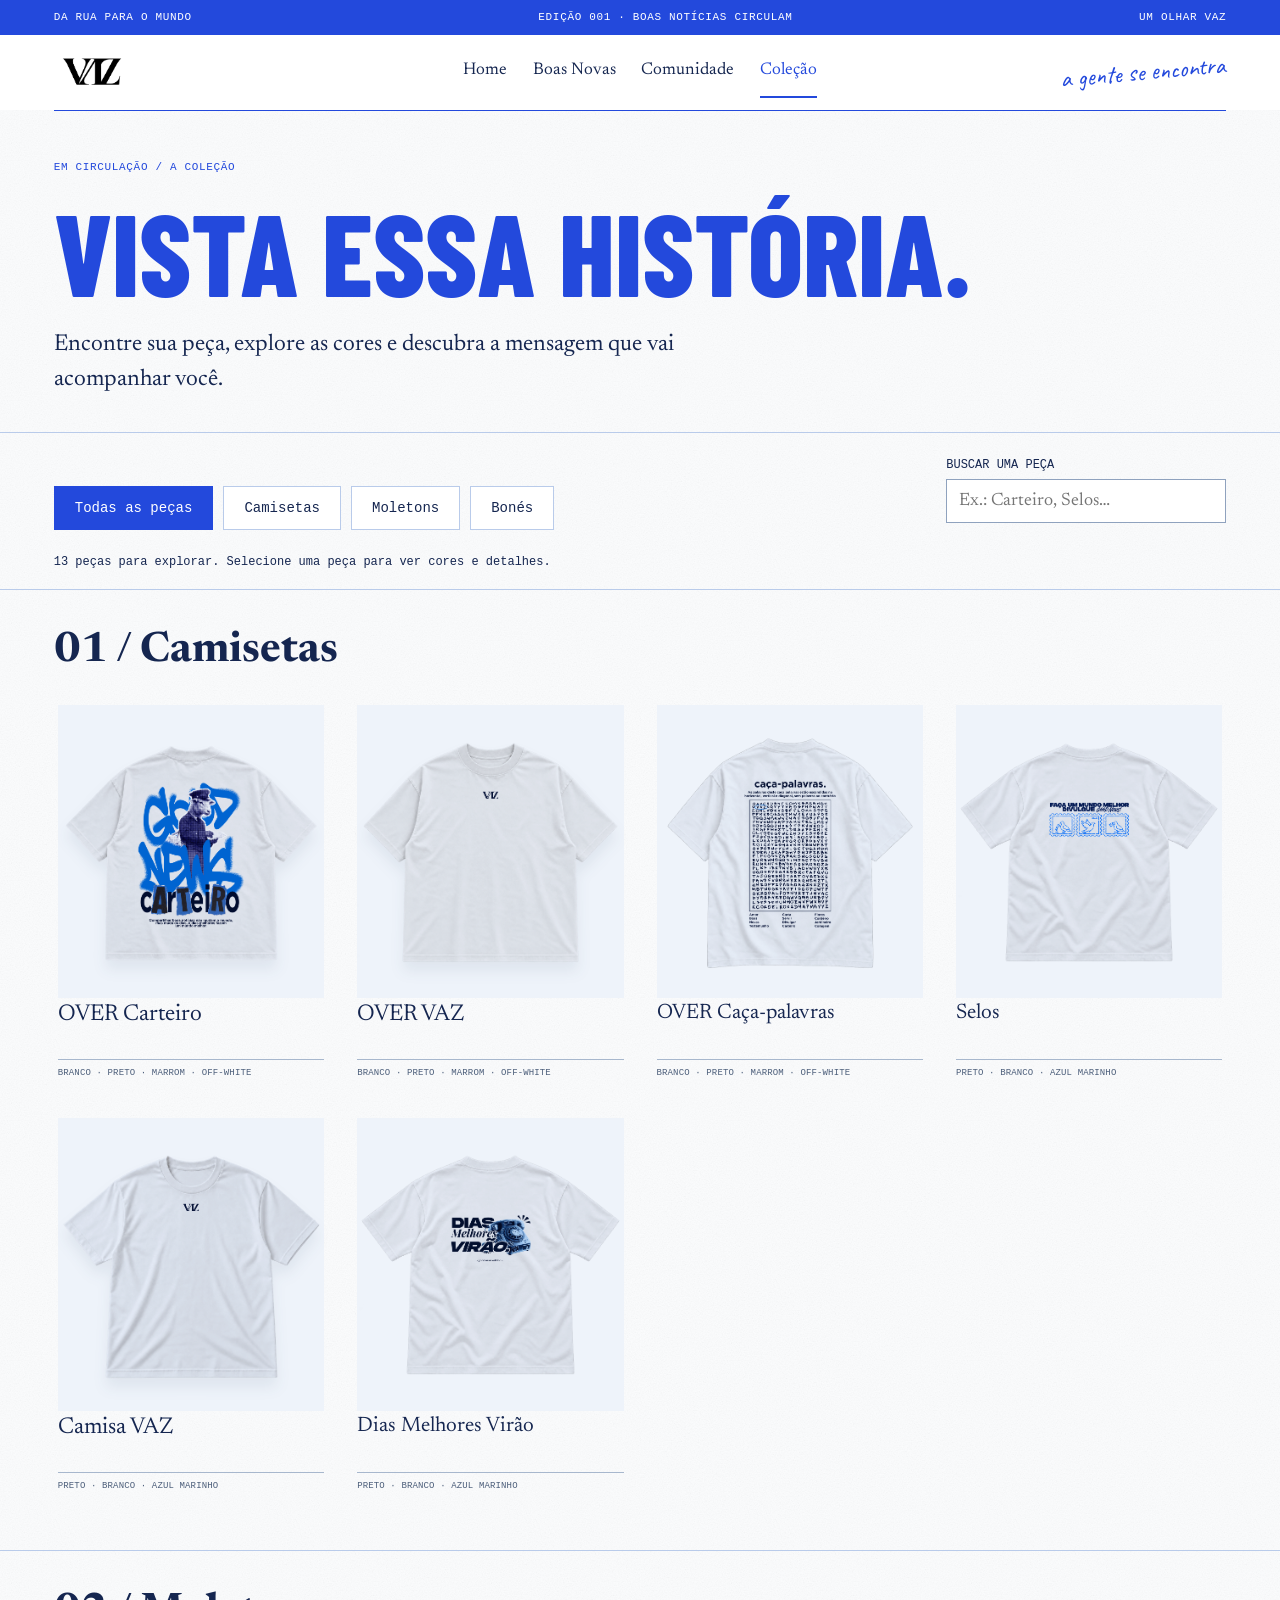
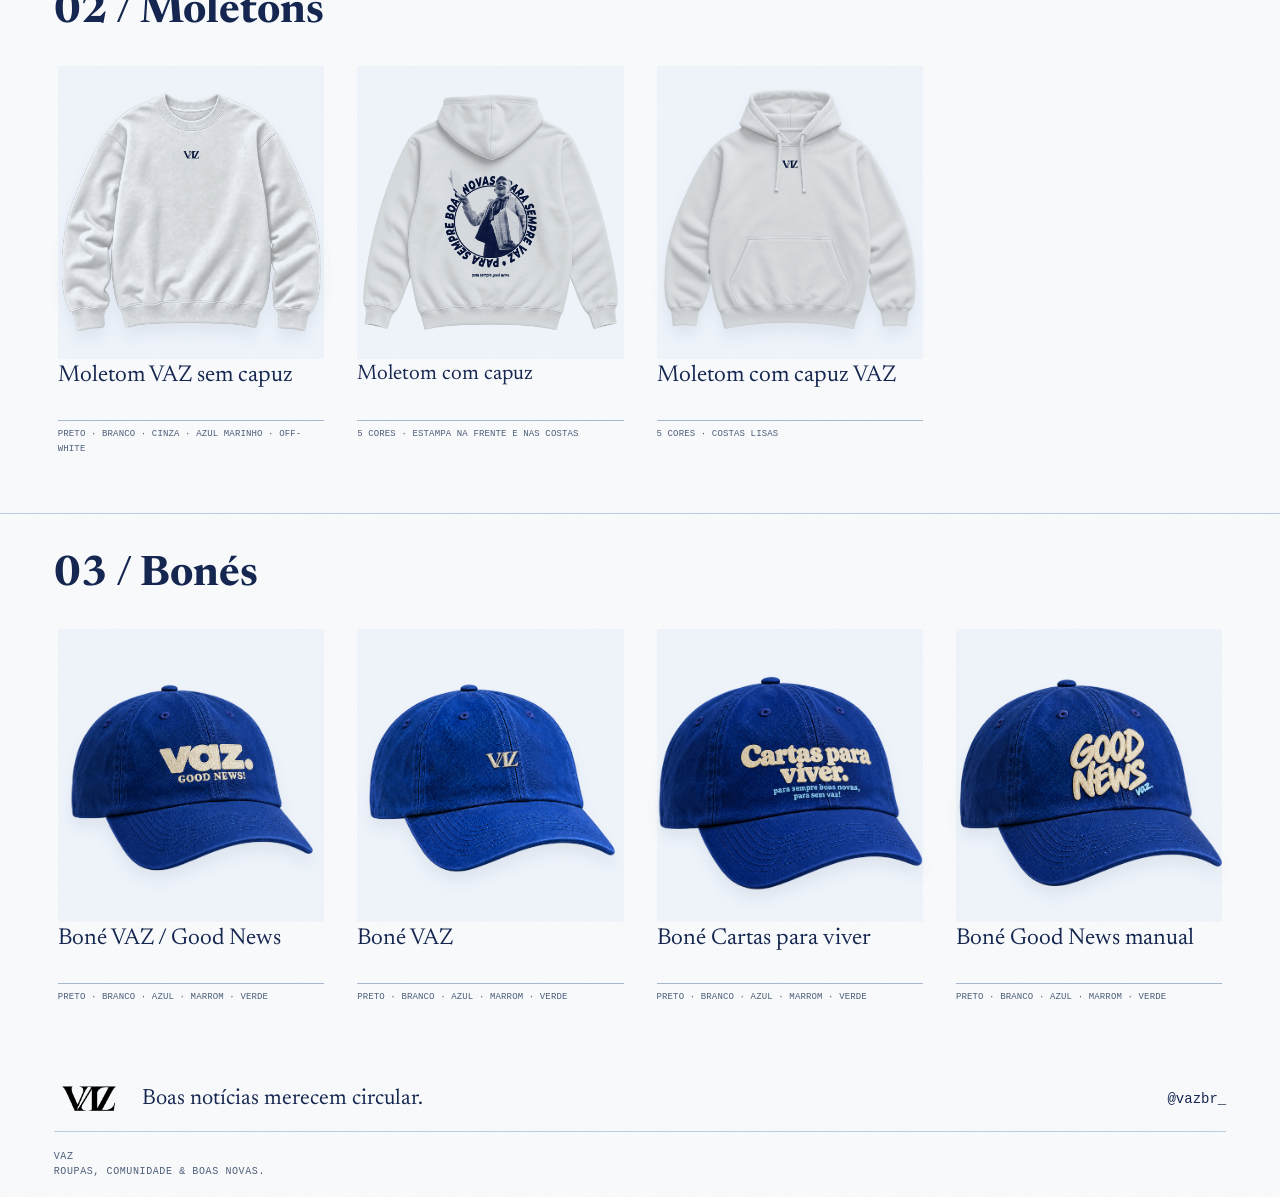
==== colecao.html @ ff7410ee "Publica site estático VAZ" ====
<!doctype html><html lang="pt-BR"><head><meta charset="utf-8"><meta name="viewport" content="width=device-width,initial-scale=1"><meta name="theme-color" content="#2349dc"><title>Coleção · VAZ</title><meta name="description" content="Explore camisetas, moletons e bonés VAZ por categoria, estampa e cor."><link rel="stylesheet" href="editorial.css"><link rel="stylesheet" href="pages.css"><script src="pages.js" defer></script><script src="moletons.js?v=logo-vaz-novos-1" defer></script><script src="logo-products.js?v=bone-bordado-2" defer></script><script src="montink-produtos.js" defer></script><script src="editorial.js?v=6" defer></script><link rel="stylesheet" href="assets/product-zoom.css?v=4"><script src="assets/product-zoom.js?v=5" defer></script><link rel="stylesheet" href="assets/product-focus.css?v=5"><link rel="stylesheet" href="assets/mobile.css?v=1"><link rel="stylesheet" href="assets/header.css?v=1"></head><body><a class="skip-link" href="#principal">Pular para o conteúdo</a><div class="edition"><span>Da rua para o mundo</span><span>EDIÇÃO 001 · BOAS NOTÍCIAS CIRCULAM</span><span>UM OLHAR VAZ</span></div>
<header id="inicio">
  <a class="brand" href="home.html" aria-label="VAZ, início"><img src="assets/marca/logo.png" alt="VAZ" width="135" height="54"></a>
  <span class="brand-descriptor">ROUPAS, ENCONTROS <br>E OUTRAS BOAS NOVAS.</span>
  <nav class="page-nav" aria-label="Navegação principal"><a href="home.html">Home</a><a href="boas-novas.html">Boas Novas</a><a href="comunidade.html">Comunidade</a><a href="colecao.html" aria-current="page">Coleção</a></nav>
  <a class="header-note" href="https://www.instagram.com/vazbr_/" target="_blank" rel="noopener noreferrer">a gente se encontra</a>
</header><main id="principal" tabindex="-1"><section class="page-intro"><p class="eyebrow">EM CIRCULAÇÃO / A COLEÇÃO</p><h1>Vista essa história.</h1><p>Encontre sua peça, explore as cores e descubra a mensagem que vai acompanhar você.</p></section><div class="catalog-tools"><div class="category-filters" role="group" aria-label="Filtrar por categoria"><button data-category="todos" aria-pressed="true">Todas as peças</button><button data-category="camisetas" aria-pressed="false">Camisetas</button><button data-category="moletons" aria-pressed="false">Moletons</button><button data-category="bones" aria-pressed="false">Bonés</button></div><label class="catalog-search" for="catalog-search">BUSCAR UMA PEÇA<input id="catalog-search" type="search" placeholder="Ex.: Carteiro, Selos…"></label></div><p class="catalog-status" id="catalog-status" role="status"></p><section class="catalog-group" data-group="camisetas" aria-labelledby="camisetas-title"><h2 id="camisetas-title">01 / Camisetas</h2><div class="products"><button class="product reveal" data-product="camisa"><span class="product-image"><img src="Camisas/Mockups/carteiro/carteiro-branco-verso.png" alt="OVER Carteiro branca, vista das costas" loading="lazy"></span><span class="product-title">OVER Carteiro</span><span class="product-meta">BRANCO · PRETO · MARROM · OFF-WHITE</span></button><button type="button" class="product reveal" data-product="overVaz"><span class="product-image"><img src="Camisas/Mockups/logo-over/logo-over-branco-frente.png?v=logo-vaz-novos-1" alt="OVER VAZ, logo pequena e centralizada na frente" loading="lazy"></span><span class="product-title">OVER VAZ</span><span class="product-meta">BRANCO · PRETO · MARROM · OFF-WHITE</span></button><button class="product acervo-product reveal" data-product="caca"><span class="product-image"><img src="Camisas/Mockups/caca-palavras/caca-palavras-branco-verso.png" alt="OVER Caça-palavras branca, vista das costas" loading="lazy"></span><span class="product-title">OVER Caça-palavras</span><span class="product-meta">BRANCO · PRETO · MARROM · OFF-WHITE</span></button><button class="product acervo-product reveal" data-product="selos"><span class="product-image"><img src="Camisas/Mockups/selos/selos-branco-verso.png" alt="Camisa Selos branca, vista das costas" loading="lazy"></span><span class="product-title">Selos</span><span class="product-meta">PRETO · BRANCO · AZUL MARINHO</span></button><button type="button" class="product reveal" data-product="camisaVaz"><span class="product-image"><img src="Camisas/Mockups/logo-normal/logo-normal-branco-frente.png?v=logo-vaz-novos-1" alt="Camisa VAZ, logo pequena e centralizada na frente" loading="lazy"></span><span class="product-title">Camisa VAZ</span><span class="product-meta">PRETO · BRANCO · AZUL MARINHO</span></button><button class="product acervo-product reveal" data-product="virao"><span class="product-image"><img src="Camisas/Mockups/virao/virao-branco-verso.png" alt="Camisa Dias Melhores Virão branca, vista das costas" loading="lazy"></span><span class="product-title">Dias Melhores Virão</span><span class="product-meta">PRETO · BRANCO · AZUL MARINHO</span></button></div></section><section class="catalog-group" data-group="moletons" aria-labelledby="moletons-title"><h2 id="moletons-title">02 / Moletons</h2><div class="products"><button class="product reveal" data-product="moletom"><span class="product-image"><img src="Moletons/Mockups/sem-capuz/sem-capuz-azul-marinho-frente.png?v=capuz-good-news-7" alt="Moletom sem capuz azul-marinho com a logo principal VAZ clara" loading="lazy"></span><span class="product-title">Moletom VAZ sem capuz</span><span class="product-meta">PRETO · BRANCO · CINZA · AZUL MARINHO · OFF-WHITE</span></button><button class="product acervo-product reveal" data-product="moletomCapuz"><span class="product-image"><img src="Moletons/Mockups/capuz/capuz-off-white-frente.png?v=capuz-good-news-7" alt="Moletom com capuz off-white com VAZ * BOAS NOVAS na frente" loading="lazy"></span><span class="product-title">Moletom com capuz</span><span class="product-meta">5 CORES · ESTAMPA NA FRENTE E NAS COSTAS</span></button><button type="button" class="product reveal" data-product="capuzVaz"><span class="product-image"><img src="Moletons/Mockups/capuz-logo/capuz-logo-off-white-frente.png?v=logo-vaz-novos-1" alt="Moletom com capuz VAZ, logo pequena e centralizada na frente" loading="lazy"></span><span class="product-title">Moletom com capuz VAZ</span><span class="product-meta">5 CORES · COSTAS LISAS</span></button></div></section><section class="catalog-group" data-group="bones" aria-labelledby="bones-title"><h2 id="bones-title">03 / Bonés</h2><div class="products"><button type="button" class="product cap-product" data-product="bone" data-cap-design="0" aria-label="Ver Boné VAZ / Good News"><span class="product-image"><img src="Bonés/Mockups/sem-fundo/azul-01-vaz-good-news.png" alt="Boné azul com estampa VAZ / Good News, sem fundo" loading="lazy" width="1233" height="1276"></span><span class="product-title">Boné VAZ / Good News</span><span class="product-meta">PRETO · BRANCO · AZUL · MARROM · VERDE</span></button><button type="button" class="product reveal cap-product" data-product="bone" data-cap-design="3"><span class="product-image"><img src="Bonés/Mockups/sem-fundo/azul-00-logo-vaz.png?v=bordado-2" alt="Boné VAZ, logo pequena e centralizada na frente" loading="lazy"></span><span class="product-title">Boné VAZ</span><span class="product-meta">PRETO · BRANCO · AZUL · MARROM · VERDE</span></button><button type="button" class="product cap-product" data-product="bone" data-cap-design="1" aria-label="Ver Boné Cartas para viver"><span class="product-image"><img src="Bonés/Mockups/sem-fundo/azul-02-cartas-para-viver.png" alt="Boné azul com estampa Cartas para viver, sem fundo" loading="lazy" width="1233" height="1276"></span><span class="product-title">Boné Cartas para viver</span><span class="product-meta">PRETO · BRANCO · AZUL · MARROM · VERDE</span></button><button type="button" class="product cap-product" data-product="bone" data-cap-design="2" aria-label="Ver Boné Good News manual"><span class="product-image"><img src="Bonés/Mockups/sem-fundo/azul-03-good-news-manual.png" alt="Boné azul com estampa Good News manual, sem fundo" loading="lazy" width="1233" height="1276"></span><span class="product-title">Boné Good News manual</span><span class="product-meta">PRETO · BRANCO · AZUL · MARROM · VERDE</span></button></div></section></main><footer>
  <a href="home.html" class="brand" aria-label="VAZ, voltar ao início"><img src="assets/marca/logo.png" alt="VAZ" width="135" height="54"></a>
  <p>Boas notícias merecem circular.</p>
  <a href="https://www.instagram.com/vazbr_/" target="_blank" rel="noopener noreferrer">@vazbr_</a>
  <div class="footer-bottom"><span>VAZ <br>ROUPAS, COMUNIDADE & BOAS NOVAS.</span></div>
</footer><dialog id="product-dialog" aria-labelledby="modal-title"><button class="close" aria-label="Fechar visualização">✕</button><div class="modal-grid"><div class="modal-image"><img id="modal-image" src="Camisas/Arquivo/Mockups/carteiro/carteiro-branca.png" alt=""></div><div class="modal-copy"><p class="eyebrow">VAZ — EM CIRCULAÇÃO</p><h2 id="modal-title"></h2><p id="modal-description"></p><fieldset><legend>Cor <span id="selected-color"></span></legend><div id="variants"></div></fieldset><fieldset id="shirt-side-field" hidden><legend>Vista</legend><div id="shirt-sides"><button type="button" data-side="frente" aria-pressed="false">Frente</button><button type="button" data-side="verso" aria-pressed="true">Verso</button></div></fieldset><fieldset id="cap-design-field" hidden><legend>Estampa</legend><div id="cap-designs"></div></fieldset><p class="variant-status" id="variant-status" aria-live="polite"></p><div class="modal-actions"><a class="button dark" href="https://www.instagram.com/vazbr_/" target="_blank" rel="noopener noreferrer">Converse com a VAZ</a></div></div></div></dialog></body></html>
---- editorial.css ----
@charset "UTF-8";
@font-face{font-family:Barlow;src:url('assets/fonts/BarlowCondensed-ExtraBold.ttf') format('truetype');font-weight:800;font-display:swap}
@font-face{font-family:Newsreader;src:url('assets/fonts/Newsreader.ttf') format('truetype');font-weight:200 800;font-display:swap}
@font-face{font-family:Caveat;src:url('assets/fonts/Caveat.ttf') format('truetype');font-weight:400 700;font-display:swap}
:root{--royal:#2349dc;--ink:#152650;--sky:#dcecff;--white:#fff;--line:#b9cbea;--muted:#4c5e7a;--serif:Newsreader,Georgia,serif;--display:Barlow,Impact,'Arial Narrow',sans-serif;--hand:Caveat,'Segoe Print',cursive;--mono:'Courier New',monospace;--gutter:clamp(20px,4.2vw,80px)}
*{box-sizing:border-box}
html{scroll-behavior:smooth;scroll-padding-top:24px}
body{margin:0;background:var(--white);color:var(--ink);font-family:var(--serif);font-size:19px;line-height:1.5}
body:has(dialog[open]){overflow:hidden}
a{color:inherit;text-decoration:none}
button{font:inherit;color:inherit;cursor:pointer}
button,a,summary{-webkit-tap-highlight-color:transparent}
button:focus-visible,a:focus-visible,summary:focus-visible{outline:3px solid var(--royal);outline-offset:6px}
img{display:block;max-width:100%;height:auto}
figure,h1,h2,h3,p{margin:0}
[hidden]{display:none!important}
::selection{background:var(--royal);color:white}
.skip-link{position:fixed;top:12px;left:20px;z-index:20;padding:12px 20px;background:var(--ink);color:white;transform:translateY(-160%)}
.skip-link:focus{transform:none}
.edition,.eyebrow,.folio,.photo-credit,.product-meta,.section-index,.collection-footnote,.footer-bottom,.demo-note,.variant-status{font:11px/1.5 var(--mono);letter-spacing:.06em}
.edition{display:flex;justify-content:space-between;gap:20px;background:var(--royal);color:white;padding:9px var(--gutter);text-transform:uppercase}
header{display:flex;align-items:center;gap:35px;margin:0 var(--gutter);min-height:108px;border-bottom:1px solid var(--royal)}
.brand{flex-shrink:0}
.brand img{width:112px;height:auto;mix-blend-mode:multiply}
.brand-descriptor{font:11px/1.6 var(--mono);padding-left:25px;border-left:1px solid var(--line)}
nav{display:flex;gap:30px;margin-left:auto;font-size:17px}
nav a{padding:12px 0}
nav a:hover,.text-link:hover,footer a:hover{text-decoration:underline;text-underline-offset:5px}
.header-note{font:25px var(--hand);color:var(--royal);transform:rotate(-5deg);margin-left:15px}
main{overflow:clip}
.hero{padding:22px var(--gutter) 38px}
.hero-paper,.header-paper::before{
  background-color:#fff;
  background-image:linear-gradient(#ffffffcc,#ffffffcc),url('assets/texturas/papel-branco-amassado.jpg');
  background-repeat:no-repeat;
  background-position:center;
  background-size:cover;
}
.header-paper{position:relative;isolation:isolate}
.header-paper::before{
  content:'';
  position:absolute;
  inset:0 calc(-1 * var(--gutter));
  z-index:-1;
  pointer-events:none;
}
.hero-paper .headline-note{background:transparent}
.folio{display:flex;justify-content:space-between;color:var(--royal);text-transform:uppercase}
.headline{position:relative;margin:8px 0 24px;padding-bottom:20px}
.headline h1{font-family:var(--display);font-size:clamp(100px,21.8vw,360px);font-weight:800;line-height:.83;letter-spacing:-.035em;color:var(--royal);display:flex;justify-content:space-between;gap:18px}
.headline h1>span:last-child{position:relative}
.headline h1>span:last-child:after{content:'';position:absolute;left:0;right:-1%;bottom:-12px;height:12px;border-bottom:4px solid var(--royal);border-radius:50%;transform:rotate(-2deg)}
.headline-note{position:absolute;bottom:-25px;left:45%;font:clamp(26px,3.2vw,48px)/1 var(--hand);transform:rotate(-5deg);color:var(--royal);background:white;padding:0 12px}
.hero-bottom{display:grid;grid-template-columns:.72fr 1.4fr;gap:5%;align-items:center;margin-top:44px}
.hero-copy{max-width:440px;padding:12px 0}
.hero-copy h2{font-size:clamp(32px,3.35vw,53px);line-height:1.05;font-weight:450;letter-spacing:-.035em;margin:18px 0}
mark{background:linear-gradient(transparent 15%,var(--sky) 15%,var(--sky) 90%,transparent 90%);color:inherit;padding:0 .04em;box-decoration-break:clone;-webkit-box-decoration-break:clone}
.hero-copy>p:not(.eyebrow){font-size:19px;line-height:1.5;max-width:32ch}
.button{display:inline-flex;align-items:center;justify-content:space-between;gap:30px;padding:14px 20px;border:1px solid var(--royal);background:var(--royal);color:white;font:13px/1.5 var(--mono);transition:background .2s,color .2s}
.button:hover{background:var(--ink);border-color:var(--ink)}
.button:active{transform:translateY(1px)}
.hero-copy .button{margin-top:25px}
.hero-photo{position:relative}
.hero-photo>img{width:100%;aspect-ratio:16/9;object-fit:cover}
.hero-photo figcaption{display:flex;justify-content:space-between;gap:15px;padding-top:9px;font:10px/1.5 var(--mono)}
.photo-credit{color:var(--muted);font-size:9px;letter-spacing:.02em}
.photo-note{position:absolute;right:15px;top:-24px;background:var(--sky);color:var(--royal);font:28px/1 var(--hand);padding:10px 18px;transform:rotate(4deg)}
.contents{display:flex;align-items:center;justify-content:space-between;gap:25px;margin:0 var(--gutter);padding:17px 0;border-block:1px solid var(--royal);font:11px var(--mono);color:var(--royal)}
.contents>span{font-weight:bold}
.contents a{padding:5px 0}
.contents a:hover{text-decoration:underline;text-underline-offset:4px}
.editorial-note{display:grid;grid-template-columns:.7fr 2fr .7fr;gap:5%;padding:70px var(--gutter) 75px;align-items:center}
.editorial-note>.eyebrow{align-self:start;padding-top:12px}
.editorial-note h2{font-size:clamp(27px,3vw,45px);line-height:1.2;font-weight:400;letter-spacing:-.025em;max-width:30ch}
.hand-note{font:38px/1.05 var(--hand);color:var(--royal);transform:rotate(-6deg)}
.editorial-note .hand-note{position:relative;padding-top:30px}

.collection{padding:52px var(--gutter) 30px;background:var(--sky);display:grid;grid-template-columns:minmax(0,.75fr) minmax(0,2.25fr);column-gap:3%;row-gap:0}
.collection>*{min-width:0}
.eyebrow{color:var(--royal);text-transform:uppercase}
.eyebrow i{display:none}
.collection h2{font:800 clamp(60px,6.7vw,106px)/.9 var(--display);letter-spacing:-.025em;text-transform:uppercase;color:var(--royal);margin:28px 0 23px}
.collection-heading>p:not(.eyebrow){font-size:22px;line-height:1.25;margin-bottom:24px}
.text-link{display:inline-flex;gap:24px;border-bottom:1px solid;padding-bottom:7px;font:12px/1.5 var(--mono)}
.products{display:grid;grid-template-columns:repeat(3,minmax(0,1fr));gap:16px;align-items:start}
.product{min-width:0;display:flex;flex-direction:column;align-items:stretch;border:0;padding:0;background:transparent;text-align:left}
.product-image{display:grid;place-items:center;width:100%;aspect-ratio:1/1.15;background:white;overflow:hidden;position:relative}
.product img{width:100%;height:100%;object-fit:contain;transition:transform .3s ease}
.product:hover img,.product:focus-visible img{transform:scale(1.045) rotate(-1deg)}
.product-title{font-size:21px;line-height:1.1;margin-top:17px;padding-bottom:10px;border-bottom:1px solid #96b3dc}
.product-meta{font-size:9px;margin-top:9px;color:var(--muted);letter-spacing:.015em}
.products .product:first-child{position:relative}
.products .product:first-child:before{content:'direto do acervo';position:absolute;z-index:1;top:-19px;left:13px;background:var(--royal);color:white;font:23px/1.15 var(--hand);padding:3px 12px;transform:rotate(-5deg)}
.acervo-collection{grid-column:1/-1;margin-top:45px;padding-top:28px;border-top:1px solid #96b3dc}
.acervo-heading{display:grid;grid-template-columns:1fr 1.7fr 1fr;align-items:start;gap:25px}
.acervo-heading h3{font-size:33px;line-height:1.05;font-weight:450;letter-spacing:-.025em}
.acervo-heading>p:last-child{font-size:17px;line-height:1.3}
.acervo-products{display:grid;grid-template-columns:repeat(4,minmax(0,1fr));gap:22px;margin-top:30px}
.acervo-product .product-image{aspect-ratio:1}
.collection-footnote{grid-column:1/-1;margin-top:28px;color:var(--muted);font-size:10px}
.community{padding:70px var(--gutter);display:grid;grid-template-columns:1.05fr .95fr;gap:7%;align-items:center}
#comunidade.community,#boas-novas.archive{
  background-color:#fff;
  background-image:url('assets/texturas/granulado-branco.svg');
  background-repeat:repeat;
  background-size:200px 200px;
}
.community-photo{position:relative;margin-right:12px}
.community-photo:before{content:'';position:absolute;inset:15px -13px -15px 13px;background:var(--sky);z-index:-1}
.community-photo img{width:100%;aspect-ratio:4/4.5;object-fit:cover}
.community-photo figcaption{font:10px var(--mono);position:absolute;bottom:15px;left:15px;right:15px;background:white;padding:10px}
.community-copy h2{font-size:clamp(44px,5.5vw,86px);line-height:.96;letter-spacing:-.055em;font-weight:500;margin:30px 0 25px}
.community-copy h2 em{font-style:normal;position:relative;white-space:nowrap}
.community-copy h2 em:after{content:'';position:absolute;inset:-6px -14px -6px -9px;border:2px solid var(--royal);border-radius:50%;transform:rotate(-6deg)}
.community-copy>p:not(.eyebrow){max-width:36ch;font-size:21px;line-height:1.4}
.community-copy .hand-note{margin:22px 0 28px;display:block;font-size:34px}
.community-copy .photo-credit{display:block;margin-top:25px}
.section-index{border-block:1px solid var(--royal);display:flex;justify-content:space-between;padding:12px 0;margin-bottom:35px;color:var(--royal)}
.archive{padding:0 var(--gutter) 75px}
.archive-heading{display:flex;align-items:flex-end;justify-content:space-between;gap:30px;margin-bottom:35px}
.archive-heading h2{font:800 clamp(58px,7.4vw,118px)/.9 var(--display);text-transform:uppercase;letter-spacing:-.015em;color:var(--royal)}
.archive-heading .hand-note{font-size:33px;max-width:220px;padding-right:15px}
.archive-heading .archive-stamp{width:clamp(130px,15vw,210px);height:auto;flex-shrink:0;transform:rotate(-12deg);margin:12px 14px;object-fit:contain}
.archive-grid{display:grid;grid-template-columns:1fr 1.15fr .45fr;gap:5%;align-items:start}
.archive-photo img{width:100%;aspect-ratio:4/4.3;object-fit:cover}
.archive-photo figcaption{font:27px var(--hand);color:var(--royal);padding:12px 0;transform:rotate(-2deg)}
.story{padding-top:10px}
.story h3{font-size:clamp(32px,3.1vw,48px);line-height:1.04;font-weight:500;letter-spacing:-.035em;margin:22px 0}
.story p{font-size:20px;line-height:1.55;margin-bottom:20px}
.story>.lead:first-letter{float:left;font-size:72px;line-height:.8;padding:8px 8px 0 0;color:var(--royal)}
.story summary{display:flex;align-items:center;justify-content:space-between;cursor:pointer;font:12px/1.5 var(--mono);border-bottom:1px solid var(--royal);padding:12px 0;color:var(--royal);gap:18px;list-style:none}
.story summary::-webkit-details-marker{display:none}
.story summary:after{content:'+';font-size:22px}
.story details[open] summary:after{content:'−'}
.story details[open] summary{margin-bottom:20px}
.story .demo-note{font:10px/1.6 var(--mono);color:var(--muted)}
.margin-notes{margin-top:65px;padding-left:20px;border-left:1px solid var(--line)}
.margin-notes .hand-note{font-size:29px;margin-bottom:30px}
.margin-notes .eyebrow{font-size:9px}
.margin-notes>p:last-child{font-size:16px;line-height:1.45;margin-top:12px}
.invitation{position:relative;background:var(--royal);color:white;padding:48px var(--gutter) 55px}
.invitation-top{display:flex;justify-content:space-between;gap:20px;align-items:center}
.invitation .eyebrow{color:white}
.invitation .hand-note{color:var(--sky);font-size:38px}
.invitation h2{font:800 clamp(75px,14.4vw,220px)/.95 var(--display);letter-spacing:-.025em;margin:25px 0 30px;text-transform:uppercase}
.invitation-bottom{display:flex;justify-content:space-between;align-items:center;gap:30px;border-top:1px solid #9cb4ff;padding-top:24px}
.invitation-bottom p{font-size:22px;line-height:1.35;max-width:45ch}
.invitation .button{border-color:white;flex-shrink:0}
.invitation .button:hover{background:white;color:var(--royal)}
.invitation a:focus-visible{outline-color:white}
footer{padding:35px var(--gutter) 20px;display:flex;align-items:center;gap:35px;flex-wrap:wrap}
footer>p{flex:1;font-size:22px}
footer>a:not(.brand){font:14px var(--mono)}
.footer-bottom{display:flex;justify-content:space-between;gap:20px;width:100%;border-top:1px solid var(--line);padding-top:17px;color:var(--muted);font-size:10px}
dialog{border:1px solid var(--royal);padding:0;width:min(1000px,94vw);max-height:90dvh;background:white;color:var(--ink);overscroll-behavior:contain}
dialog::backdrop{background:#102249bd}
.modal-grid{display:grid;grid-template-columns:1.05fr 1fr}
.modal-image{display:grid;place-items:center;background:white;padding:20px}
.modal-image img{width:100%;max-height:75dvh;object-fit:contain}
.modal-copy{padding:55px 32px 32px;background:var(--sky)}
.modal-copy h2{font:800 53px/.96 var(--display);color:var(--royal);text-transform:uppercase;margin:20px 0}
.modal-copy>p{font-size:18px;line-height:1.45;margin-bottom:20px}
.close{position:absolute;right:10px;top:10px;z-index:2;background:white;color:var(--royal);border:1px solid var(--royal);width:44px;height:44px;font:24px Arial}
.close:hover{background:var(--royal);color:white}
.modal-copy fieldset{border:0;padding:0;margin:25px 0 15px}
.modal-copy legend{font:12px var(--mono);margin-bottom:13px}
#variants{display:flex;flex-wrap:wrap;gap:10px}
#variants button{padding:12px 16px;font:13px var(--mono);background:white;border:1px solid var(--royal);min-height:44px}
#variants button[aria-pressed=true]{background:var(--royal);color:white}
.modal-copy .variant-status,.modal-copy .demo-note{font:11px/1.6 var(--mono);color:var(--muted)}
.modal-copy .button{margin-top:25px}
.reveal{transition:opacity .5s,translate .5s}
.js-motion .reveal.pending{opacity:0;translate:0 16px}
@media(min-width:1800px){body{max-width:1900px;margin:auto}.headline h1{font-size:360px}}
@media(max-width:1100px){.brand-descriptor{display:none}.header-note{font-size:22px}nav{gap:24px}.hero-bottom{grid-template-columns:.8fr 1.2fr;gap:4%}.hero-copy h2{font-size:36px}.hero-copy>p:not(.eyebrow){font-size:18px}.hero-photo>img{aspect-ratio:4/3;object-position:60% center}.hero-photo figcaption{flex-direction:column;gap:3px}.editorial-note{grid-template-columns:.5fr 1.6fr .6fr;gap:4%}.hand-note{font-size:31px}.collection{grid-template-columns:1fr}.collection-heading{display:grid;grid-template-columns:1fr 1.6fr 1fr;gap:20px;align-items:center;margin-bottom:28px}.collection h2{grid-column:2;grid-row:1/3;font-size:74px;margin:0}.collection h2 br{display:none}.collection-heading>.text-link{justify-self:start}.collection-heading>p:not(.eyebrow){font-size:20px;margin:0}.products{gap:20px}.acervo-heading{grid-template-columns:.7fr 1.4fr 1fr}.product-title{font-size:20px}.acervo-products{gap:16px}.archive-grid{grid-template-columns:1fr 1.2fr}.margin-notes{grid-column:2;display:flex;gap:25px;margin:0}.margin-notes .hand-note{margin:0}.margin-notes .eyebrow{display:none}.margin-notes>p:last-child{margin:0;max-width:30ch}.community{gap:6%}.community-copy h2{font-size:61px}}
@media(max-width:760px){.edition>span:first-child{display:none}.edition{font-size:9px}header{min-height:90px;gap:20px}.brand img{width:86px}nav{gap:18px;font-size:16px}.header-note{display:none}.folio{font-size:9px}.hero{padding-top:17px}.headline h1{font-size:22vw;gap:8px}.headline-note{font-size:30px;left:auto;right:8%;bottom:-24px}.hero-bottom{grid-template-columns:1fr;gap:35px;margin-top:38px}.hero-copy{display:grid;grid-template-columns:1.3fr 1fr;gap:14px 25px;max-width:none;padding:0}.hero-copy .eyebrow{grid-column:1/-1}.hero-copy h2{grid-column:1;grid-row:2/4;margin:0;font-size:36px}.hero-copy .button{margin:0;align-self:start;justify-self:start}.hero-photo>img{aspect-ratio:16/9}.hero-photo figcaption{flex-direction:row}.photo-note{font-size:25px;top:-20px}.contents{flex-wrap:wrap;gap:15px;font-size:10px}.contents>span{display:none}.editorial-note{grid-template-columns:1fr 2.3fr;padding-block:45px;gap:22px}.editorial-note .hand-note{grid-column:2;padding:0;margin-left:20px}.editorial-note .hand-note:before{font-size:35px;left:-40px;top:-5px}.editorial-note h2{font-size:30px}.collection{padding-top:35px}.collection-heading{grid-template-columns:1fr 1.4fr}.collection-heading>.eyebrow{grid-column:1/-1}.collection h2{grid-column:1;grid-row:2/4;font-size:65px}.collection-heading>p:not(.eyebrow){grid-column:2}.collection-heading>.text-link{grid-column:2}.products{gap:14px}.product-image{aspect-ratio:1}.product-title{font-size:19px}.product-meta{font-size:9px}.acervo-heading{grid-template-columns:1fr}.acervo-heading h3{max-width:23ch}.acervo-products{grid-template-columns:repeat(2,minmax(0,1fr));gap:30px 17px}.community{padding-block:45px;grid-template-columns:1fr 1fr;gap:6%}.community-copy h2{font-size:43px;margin:20px 0}.community-copy>p:not(.eyebrow){font-size:18px}.community-copy .hand-note{font-size:29px;margin:20px 0}.community-photo img{aspect-ratio:3/5}.community-photo figcaption{font-size:8px;left:8px;right:8px;bottom:8px;padding:7px}.community-copy .button{font-size:11px;padding:12px;gap:15px}.archive{padding-bottom:45px}.archive-heading .hand-note{font-size:27px;max-width:160px}.archive-grid{gap:25px}.story h3{font-size:34px;margin:16px 0}.story p{font-size:18px}.margin-notes{grid-column:1/-1}.invitation{padding-block:35px}.invitation .hand-note{font-size:30px}.invitation h2{font-size:15vw}.invitation-bottom p{font-size:20px}.invitation-bottom{align-items:flex-start}.invitation .button{font-size:11px;padding:14px}.modal-copy h2{font-size:42px}.modal-copy{padding:55px 24px 25px}.modal-grid{grid-template-columns:.9fr 1fr}}
@media(max-width:520px){header{flex-wrap:wrap;gap:8px;min-height:80px;padding-block:14px}nav{gap:16px;font-size:15px}.brand img{width:70px}.edition{font-size:8px;letter-spacing:.01em}.folio{font-size:8px;gap:15px}.folio span:last-child{text-align:right}.headline{margin-top:15px;padding-bottom:10px}.headline h1{font-size:21.9vw}.headline h1>span:last-child:after{border-width:2px;bottom:-7px}.headline-note{font-size:26px;bottom:-22px;right:0}.hero-bottom{margin-top:35px;gap:32px}.hero-copy{display:block}.hero-copy .eyebrow{font-size:9px}.hero-copy h2{font-size:39px;max-width:17ch;margin:12px 0}.hero-copy>p:not(.eyebrow){max-width:34ch;font-size:18px}.hero-copy .button{margin-top:18px}.hero-photo figcaption{display:block}.hero-photo .photo-credit{display:block;margin-top:4px}.hero-photo>img{aspect-ratio:4/3;object-position:56% center}.photo-note{font-size:23px;right:9px}.contents{gap:8px;font-size:9px}.editorial-note{grid-template-columns:1fr;gap:20px;padding-block:35px}.editorial-note>.eyebrow{padding:0}.editorial-note h2{font-size:30px}.editorial-note .hand-note{grid-column:1;justify-self:end;margin-right:10px;font-size:30px}.collection-heading{gap:18px}.collection h2{font-size:61px}.collection-heading>p:not(.eyebrow){font-size:19px}.text-link{font-size:11px;gap:10px}.products{grid-template-columns:repeat(2,minmax(0,1fr));gap:25px 15px}.products>.product:first-child{grid-column:1/-1}.products>.product:first-child .product-image{aspect-ratio:1.35}.products>.product:first-child img{max-height:340px}.products .product:first-child:before{left:15px}.product-title{font-size:20px}.product-meta{font-size:8px;line-height:1.6}.acervo-collection{margin-top:28px}.acervo-heading{gap:15px}.acervo-heading h3{font-size:31px}.acervo-product .product-title{font-size:19px}.collection-footnote{font-size:9px}.community{grid-template-columns:1fr;gap:38px;padding-block:40px}.community-photo{margin-right:12px}.community-photo img{aspect-ratio:4/4.2;object-position:center}.community-photo figcaption{font-size:9px;padding:10px}.community-copy h2{font-size:58px;max-width:10ch}.community-copy>p:not(.eyebrow){font-size:20px}.community-copy .button{font-size:12px;padding:14px 20px}.community-copy .photo-credit{margin-top:18px}.section-index{font-size:9px;margin-bottom:25px}.archive-heading{display:block;margin-bottom:25px}.archive-heading h2{font-size:64px;max-width:9ch}.archive-heading .hand-note{max-width:none;transform:rotate(-3deg);margin-top:18px;font-size:29px}.archive-grid{grid-template-columns:1fr;gap:25px}.archive-photo img{aspect-ratio:4/3}.archive-photo figcaption{font-size:26px}.story{padding:0}.story h3{font-size:37px;max-width:18ch}.story p{font-size:20px}.margin-notes{grid-column:1;gap:18px}.margin-notes .hand-note{font-size:27px;flex:1}.margin-notes>p:last-child{flex:1;font-size:16px}.invitation-top{align-items:flex-start}.invitation .eyebrow{font-size:9px}.invitation .hand-note{font-size:26px;max-width:140px;text-align:right}.invitation h2{font-size:24vw;line-height:.87;max-width:7ch;margin:30px 0}.invitation-bottom{display:block}.invitation-bottom p{font-size:21px}.invitation .button{margin-top:24px;font-size:12px}footer{gap:20px}footer>p{font-size:20px;line-height:1.2;flex-basis:60%}footer>a:not(.brand){font-size:12px}.footer-bottom{font-size:9px;align-items:flex-start}.footer-bottom>span{max-width:21ch}.modal-grid{grid-template-columns:1fr}.modal-image{padding:10px 30px}.modal-image img{height:29dvh;min-height:170px}.modal-copy{padding:25px}.modal-copy h2{font-size:43px;margin:15px 0}.modal-copy>p{font-size:17px}.modal-copy .button{font-size:11px;gap:12px}.close{position:sticky;top:10px;float:right;margin:10px 10px -54px 0}.modal-copy fieldset{margin-top:20px}}
@media(max-width:520px){.collection{grid-template-columns:minmax(0,1fr)}.collection-heading{display:block}.collection h2{margin:20px 0;max-width:8ch;font-size:72px}.collection h2 br{display:none}.collection-heading>p:not(.eyebrow){margin-bottom:18px}.collection-heading>p:not(.eyebrow) br{display:none}.collection-heading>.text-link{margin-bottom:12px}}
@media(max-width:360px){nav{gap:10px;font-size:14px}.brand img{width:58px}.hero-copy h2{font-size:35px}.collection h2{font-size:65px}.collection-heading>p:not(.eyebrow){font-size:18px}.collection-heading .text-link{font-size:10px}.community-copy h2{font-size:53px}.archive-heading h2{font-size:57px}.contents{font-size:8px}.headline-note{font-size:23px}}
/* Edição de ateliê: uma superfície contínua, sem cartões nas fotografias. */
body{background:#fbfcfd url('assets/texturas/papel-atelie.svg') repeat}
header{min-height:88px}
.hero{padding-bottom:25px}
.headline h1{font-size:clamp(100px,20.5vw,340px)}
.headline-note{background:#fbfcfd}
.hero-bottom{margin-top:34px;gap:4%}
.hero-copy h2{font-size:clamp(32px,3.1vw,48px);margin:13px 0}
.hero-copy .button{margin-top:18px}
.hero-photo img,.community-photo img,.archive-photo img{border-radius:3px}
.hero-photo figcaption{flex-wrap:wrap;gap:3px 12px}
.button{border-radius:30px;padding:12px 22px}
a:focus-visible,button:focus-visible,summary:focus-visible{outline-width:2px;outline-offset:4px}
.editorial-note{padding-block:38px;grid-template-columns:.55fr 2fr .65fr;gap:4%}
.editorial-note h2{font-size:clamp(27px,2.7vw,40px)}
.editorial-note .hand-note{font-size:33px;padding-top:12px}
.collection{display:block;padding-block:34px 26px;background:#eff3f8 url('assets/texturas/papel-atelie.svg') repeat;border-block:1px solid #d1dcec}
.collection-heading{display:grid;grid-template-columns:minmax(0,1.35fr) minmax(0,1fr) auto;gap:14px 30px;align-items:end;margin-bottom:8px}
.collection-heading>.eyebrow{grid-column:1/-1;grid-row:1}
.collection h2{grid-column:1;grid-row:2/4;font-size:clamp(62px,7.4vw,110px);line-height:.87;margin:0;max-width:10ch}
.collection h2 br{display:none}
.collection-heading>p:not(.eyebrow){grid-column:2;grid-row:2;max-width:22ch;font-size:25px;margin:0}
.collection-heading>.text-link{grid-column:3;grid-row:2;justify-self:end;align-self:end;margin-bottom:4px}
.products{grid-template-columns:1.25fr 1fr .8fr;gap:3%;align-items:start;margin-top:10px}
.product{position:relative;padding:5px 4px 12px;border-radius:12px}
.product-image,.acervo-product .product-image{aspect-ratio:1.08;background:transparent;overflow:visible}
.product img{mix-blend-mode:multiply;object-fit:contain;transform:rotate(-3deg);filter:drop-shadow(0 10px 7px #23335b12);transition:transform .3s ease}
.product:nth-child(even) img{transform:rotate(3deg)}
.product:hover img,.product:focus-visible img{transform:translateY(-5px) rotate(0deg)}
.product-title{font-size:23px;margin-top:4px;padding-bottom:9px;border-bottom:1px solid #a7b7cd}
.product-meta{margin-top:6px;line-height:1.6}
.products .product:first-child:before{content:none}
.products>.product:nth-child(2){margin-top:32px}
.products>.product:nth-child(3){margin-top:64px}
.products>.product:nth-child(3) img{transform:rotate(-7deg);width:94%;justify-self:center}
.products>.product:nth-child(3):hover img{transform:rotate(-3deg) translateY(-5px)}
.acervo-collection{margin-top:20px;padding-top:22px}
.acervo-heading{grid-template-columns:.65fr 1.5fr 1fr;gap:25px;align-items:center}
.acervo-heading h3{font-size:30px;max-width:25ch}
.acervo-products{gap:3%;margin-top:16px}
.acervo-product:nth-child(even){padding-top:23px}
.acervo-product .product-title{font-size:21px}
.acervo-product img,.modal-image img[data-flat="true"]{filter:none}
.collection-footnote{margin-top:14px}
.community{padding-block:40px;gap:5%;grid-template-columns:1fr 1fr}
.community-photo{margin:0}
.community-photo:before{content:none}
.community-photo img{aspect-ratio:1/1.08}
.community-photo figcaption{position:static;background:transparent;padding:8px 0 0;font:9px/1.5 var(--mono);color:var(--muted)}
.community-copy h2{font-size:clamp(44px,5.2vw,78px);margin:20px 0}
.community-copy .hand-note{margin:18px 0 22px;font-size:32px}
.community-copy .photo-credit{margin-top:16px}
.archive{padding-bottom:35px}
.section-index{margin-bottom:25px}
.archive-heading{margin-bottom:25px}
.archive-heading h2{font-size:clamp(58px,6.7vw,104px)}
.archive-grid{grid-template-columns:minmax(0,.95fr) minmax(0,1.05fr);gap:5%;align-items:center}
.archive-photo img{aspect-ratio:1.2}
.archive-photo figcaption{padding-top:8px}
.story{padding:0}
.story h3{font-size:clamp(32px,3vw,44px);margin:15px 0}
.story p{font-size:19px;line-height:1.45;margin-bottom:16px}
.story>.lead:first-letter{float:none;font-size:inherit;line-height:inherit;padding:0;color:inherit}
.story summary{display:inline-flex;gap:45px;min-height:44px;padding:9px 2px}
.margin-notes{display:grid;grid-template-columns:1fr 1fr;gap:0 22px;margin:24px 0 0;padding:18px 0 0;border-left:0;border-top:1px solid var(--line)}
.margin-notes .hand-note{font-size:28px;margin:0;grid-row:1/3}
.margin-notes .eyebrow{display:block;margin:0;font-size:8px}
.margin-notes>p:last-child{font-size:16px;line-height:1.4;margin:6px 0 0}
.invitation{padding-block:30px 32px;background:var(--royal) url('assets/texturas/papel-atelie.svg') repeat}
.invitation h2{font-size:clamp(72px,12vw,180px);margin:18px 0 22px;line-height:.9}
.invitation-bottom{padding-top:18px}
.invitation .hand-note{font-size:32px}
footer{padding-block:24px 18px}
dialog{border:0;border-radius:22px;box-shadow:0 24px 100px #0c173440;width:min(1080px,94vw);background:#f6f8fb url('assets/texturas/papel-atelie.svg') repeat}
.modal-grid{grid-template-columns:1.12fr 1fr;align-items:start}
.modal-image{position:sticky;top:0;background:transparent;padding:30px 12px;min-height:450px;align-self:stretch}
.modal-image img{mix-blend-mode:multiply;max-height:72dvh;filter:drop-shadow(0 14px 10px #192c471a)}
.modal-copy{padding:48px 30px 30px;background:transparent}
.modal-copy h2{font-size:clamp(36px,4.1vw,53px);margin:14px 0;overflow-wrap:break-word}
.modal-copy>p{margin-bottom:15px}
.modal-copy fieldset{margin:18px 0 12px}
.modal-copy .variant-status{margin-bottom:15px}
.close{border-radius:50%;border:0;background:#e1eafa;right:12px;top:12px}
#variants button{border-radius:24px;padding:10px 18px;background:transparent}
.product-disclosure{border-top:1px solid var(--line);padding-top:10px;margin-top:8px}
.product-disclosure summary{cursor:pointer;font:11px/1.6 var(--mono);min-height:32px;padding:5px 0;color:var(--muted)}
.product-disclosure .demo-note{margin:9px 0 0}
.modal-actions{display:flex;flex-wrap:wrap;align-items:center;gap:16px 22px;margin-top:22px}
.modal-actions .button{margin:0;font-size:12px}
.modal-actions .text-link{font-size:11px}
.reveal,.js-motion .reveal.pending{opacity:1;translate:none;transition:none}
.type-accessible{position:absolute;width:1px;height:1px;padding:0;margin:-1px;overflow:hidden;clip-path:inset(50%);white-space:nowrap;user-select:none}
.type-char{opacity:0}
.type-char.is-typed{opacity:1}
.type-char.type-caret{box-shadow:1px 0 0 currentColor}
.type-visual mark{background:none}
.type-visual mark .is-typed{background:var(--sky)}
@media(min-width:1800px){.headline h1{font-size:340px}}
@media(max-width:1100px){.collection-heading{grid-template-columns:minmax(0,1.25fr) minmax(0,1fr)}.collection-heading>.text-link{grid-column:2;grid-row:3;justify-self:start}.collection h2{font-size:85px}.collection-heading>p:not(.eyebrow){font-size:23px}.products{gap:2%}.acervo-heading{grid-template-columns:.6fr 1.2fr .9fr}.acervo-product .product-title{font-size:19px}.archive-grid{gap:4%}.archive-photo img{aspect-ratio:1/1.08}.margin-notes{gap:0 16px}.margin-notes>p:last-child{max-width:none}}
@media(max-width:760px){header{min-height:78px}.headline h1{font-size:21.8vw}.editorial-note{grid-template-columns:1fr 2.5fr;padding-block:28px}.editorial-note .hand-note{grid-column:2;padding-top:0;font-size:29px}.collection-heading{gap:12px 24px}.collection h2{font-size:72px}.products{grid-template-columns:1.15fr 1fr .8fr}.product-title{font-size:20px}.products>.product:nth-child(2){margin-top:25px}.products>.product:nth-child(3){margin-top:45px}.acervo-heading{grid-template-columns:1fr 2fr}.acervo-heading>p:last-child{grid-column:2}.acervo-products{grid-template-columns:repeat(2,minmax(0,1fr));gap:12px 5%}.community{gap:5%}.community-photo img{aspect-ratio:3/4}.community-copy h2{font-size:43px}.community-copy .hand-note{font-size:27px}.archive-grid{align-items:start}.story p{font-size:18px}.margin-notes{display:block;margin-top:20px}.margin-notes .hand-note{font-size:27px;margin-bottom:14px;max-width:20ch}.margin-notes .eyebrow{display:none}.invitation h2{font-size:12vw;max-width:none}.modal-grid{grid-template-columns:1fr 1fr}.modal-copy{padding:52px 22px 25px}.modal-image{min-height:340px;padding-inline:10px}.modal-copy h2{font-size:39px}.modal-actions{display:grid;justify-items:start;gap:15px}.modal-actions .button{gap:15px;font-size:11px}}
@media(max-width:600px){.modal-grid{grid-template-columns:1fr}.modal-image{position:static;min-height:0;padding:15px 38px 0}.modal-image img{height:32dvh;min-height:190px;max-height:290px}.modal-copy{padding:15px 25px 26px}.modal-copy h2{font-size:40px}.close{position:sticky;top:10px;float:right;margin:10px 10px -54px 0}.modal-actions{display:flex}.modal-copy .eyebrow{font-size:10px}.modal-copy>p{font-size:18px}}
@media(max-width:520px){header{min-height:74px}.hero{padding-top:13px;padding-bottom:20px}.headline h1{font-size:21.9vw}.hero-bottom{margin-top:30px;gap:22px}.hero-copy h2{font-size:36px}.hero-photo>img{aspect-ratio:4/3}.editorial-note{display:block;padding-block:26px}.editorial-note>.eyebrow{margin-bottom:13px}.editorial-note h2{font-size:28px}.editorial-note .hand-note{font-size:28px;text-align:right;margin:12px 8px 0 0}.editorial-note .hand-note:before{content:none}.collection{padding-block:28px 20px}.collection-heading{display:grid;grid-template-columns:1.15fr 1fr;gap:12px 16px;margin-bottom:14px}.collection h2{font-size:55px;max-width:8ch;grid-row:2/4;margin:0}.collection-heading>p:not(.eyebrow){font-size:19px;margin:0}.collection-heading>p:not(.eyebrow) br{display:none}.collection-heading>.text-link{font-size:10px;gap:8px;margin:0}.products{grid-template-columns:repeat(2,minmax(0,1fr));gap:12px 5%;margin:0}.products>.product:first-child{grid-column:1/-1}.products>.product:first-child .product-image{aspect-ratio:1.17}.products>.product:first-child img{height:100%;max-height:none;max-width:100%;width:100%}.products>.product:nth-child(2),.products>.product:nth-child(3){margin-top:0}.products>.product:nth-child(3){padding-top:18px}.product-image{aspect-ratio:1.05}.product-title{font-size:20px;margin-top:2px}.acervo-collection{margin-top:16px;padding-top:18px}.acervo-heading{display:block}.acervo-heading h3{font-size:29px;margin:10px 0}.acervo-heading>p:last-child{font-size:17px}.acervo-products{margin-top:12px;gap:8px 5%}.acervo-product .product-title{font-size:19px}.acervo-product:nth-child(even){padding-top:16px}.community{grid-template-columns:1fr;padding-block:28px;gap:22px}.community-photo{margin:0}.community-photo img{aspect-ratio:1.13}.community-photo figcaption{font-size:8px;padding-top:7px}.community-copy h2{font-size:53px;margin:14px 0;max-width:11ch}.community-copy .hand-note{font-size:29px;margin:12px 0 18px}.community-copy>p:not(.eyebrow){font-size:20px}.archive{padding-bottom:28px}.archive-heading{margin-bottom:20px}.archive-heading h2{font-size:59px;max-width:none}.archive-heading .hand-note{font-size:27px;margin-top:12px}.archive-grid{grid-template-columns:1fr;gap:22px}.archive-photo img{aspect-ratio:1.25}.story h3{font-size:35px}.story p{font-size:19px}.margin-notes{display:grid;grid-template-columns:1fr 1fr;gap:15px;padding-top:16px;margin-top:18px}.margin-notes .hand-note{font-size:27px;margin:0}.margin-notes>p:last-child{margin:0;font-size:16px}.invitation{padding-block:26px}.invitation .hand-note{font-size:27px}.invitation h2{font-size:20vw;max-width:10ch;margin:20px 0}.invitation-bottom p{font-size:21px}.invitation .button{margin-top:18px}.footer-bottom{font-size:9px}}
@media(max-width:360px){.collection h2{font-size:47px}.collection-heading>p:not(.eyebrow){font-size:18px}.collection-heading>.text-link{font-size:9px}.hero-copy h2{font-size:33px}.community-copy h2{font-size:48px}.archive-heading h2{font-size:53px}.modal-copy{padding-inline:20px}.modal-copy h2{font-size:36px}}
/* Composição postal: títulos próximos, sobreposição e notas em largura cheia. */
header .brand img{width:76px}
header{min-height:76px;gap:26px}
header .brand-descriptor{padding-left:20px}
.hero{isolation:isolate}
.headline{position:relative;margin:12px 0 0;padding:0}
.headline h1{justify-content:flex-start;gap:.025em;font-size:clamp(0px,24vw,450px);line-height:.86;letter-spacing:-.045em}
.headline h1>span:last-child:after{content:none}
.headline-note{background:none;padding:0;left:0;right:auto;top:100%;bottom:auto;margin-top:2px;font-size:clamp(26px,2.7vw,40px);z-index:3;transform:rotate(-4deg)}
.hero-bottom{position:relative;margin-top:-26px;align-items:start;gap:4%}
.hero-photo{position:relative;z-index:2}
.hero-copy{position:relative;z-index:1;padding-top:74px}
.collection-heading{grid-template-columns:minmax(0,1fr) 156px;gap:12px 30px;align-items:center;margin-bottom:5px}
.collection-heading>.eyebrow{grid-column:1;grid-row:1;font-weight:700}
.collection h2{grid-column:1;grid-row:2;font-size:clamp(60px,8.7vw,134px);max-width:none;line-height:.9;margin:0;letter-spacing:-.025em}
.collection-intro{grid-column:1;grid-row:3;display:flex;align-items:center;flex-wrap:wrap;gap:8px 28px;margin-top:3px}
.collection-intro>p{font-size:22px;line-height:1.3;margin:0}
.collection-intro .text-link{font-size:11px;gap:18px;padding:5px 0}
.postage{grid-column:2;grid-row:1/4;width:144px;justify-self:center;transform:rotate(7deg);padding:5px;border:5px dotted var(--royal);color:var(--royal);background:#e3edfc}
.postage-inner{border:1px solid var(--royal);padding:11px 5px 9px;text-align:center;display:flex;flex-direction:column;align-items:center}
.postage-inner>span{font:7px/1.4 var(--mono);letter-spacing:.04em}
.postage-inner img{width:80px;margin:13px 0 9px;mix-blend-mode:multiply}
.postage-inner strong{font:800 24px/1 var(--display);letter-spacing:.02em}
.postage-inner small{font:6px/1.5 var(--mono);margin-top:7px}
.products{margin-top:15px}
.acervo-heading{display:flex;flex-wrap:wrap;align-items:center;gap:9px 24px}
.acervo-heading>.eyebrow{font-weight:700;font-size:12px;letter-spacing:.07em}
.acervo-heading h3{font:800 25px/1.05 var(--display);color:var(--royal);text-transform:uppercase;letter-spacing:.01em;max-width:none;margin:0}
.acervo-heading>p:last-child{font-size:19px;line-height:1.2;margin:0}
.acervo-products{margin-top:12px}
.archive-grid{align-items:start}
.margin-notes{display:block;width:100%;margin-top:20px;padding-top:16px}
.margin-notes .hand-note{font-size:clamp(33px,3.5vw,52px);line-height:1.03;max-width:none;transform:rotate(-3deg);margin:0 0 22px}
.margin-notes .hand-note br{display:none}
.margin-notes .eyebrow{display:block;font-weight:700;font-size:10px;margin:0 0 7px}
.margin-notes>p:last-child{font-size:19px;line-height:1.35;margin:0;max-width:none}
.archive{padding-bottom:24px}
footer{gap:18px}
footer .brand img{height:28px;width:auto;max-width:none}
footer>p{font-size:22px;line-height:1.2;margin:0}
@media(min-width:1800px){.headline h1{font-size:450px}}
@media(max-width:1100px){.collection-heading{grid-template-columns:minmax(0,1fr) 142px;gap:12px 24px}.collection h2{font-size:8.5vw}.collection-intro>p{font-size:21px}.postage{width:128px}.postage-inner{padding-block:9px}.postage-inner img{width:70px;margin-block:10px 7px}.postage-inner strong{font-size:22px}.postage-inner small{font-size:5.5px}.hero-copy{padding-top:64px}.margin-notes .hand-note{font-size:39px}.acervo-heading h3{font-size:24px}}
@media(max-width:760px){header .brand img{width:65px}.headline h1{font-size:22.8vw}.hero-bottom{display:flex;flex-direction:column;margin-top:-10px;gap:22px}.hero-photo{order:-1;width:100%}.hero-photo>img{aspect-ratio:16/9}.hero-copy{padding-top:0;width:100%;max-width:none}.headline-note{top:100%;left:14px;margin-top:4px;font-size:30px}.hero-photo figcaption{padding-top:7px}.collection-heading{grid-template-columns:minmax(0,1fr) 124px;gap:10px 18px}.collection h2{font-size:9vw;max-width:10ch}.collection-intro{gap:6px 18px}.collection-intro>p{font-size:20px}.postage{width:114px}.postage-inner>span{font-size:6px}.postage-inner img{width:60px}.postage-inner strong{font-size:20px}.postage-inner small{font-size:5px}.acervo-heading{gap:8px 18px}.acervo-heading h3{font-size:23px}.acervo-heading>p:last-child{font-size:18px}.margin-notes .hand-note{font-size:35px}.margin-notes>p:last-child{font-size:18px}.archive{padding-bottom:20px}}
@media(max-width:520px){header{gap:12px;min-height:66px}header .brand img{width:57px}.headline h1{font-size:22.6vw;gap:.02em}.headline-note{font-size:27px;left:10px;margin-top:2px}.hero-bottom{margin-top:-6px;gap:18px}.hero-photo>img{aspect-ratio:4/3}.hero-copy{padding-top:0}.collection-heading{grid-template-columns:minmax(0,1fr) 102px;gap:10px 12px}.collection-heading>.eyebrow{font-size:9px}.collection h2{font-size:14vw;max-width:8ch;grid-row:2}.collection-intro{grid-column:1/-1;grid-row:3;margin:0;gap:6px 18px;align-items:center}.collection-intro>p{font-size:19px}.collection-intro .text-link{font-size:10px;gap:10px}.postage{width:98px;grid-row:1/3;border-width:4px;padding:4px;transform:rotate(5deg)}.postage-inner{padding:8px 3px}.postage-inner>span{font-size:5px}.postage-inner img{width:54px;margin:9px 0 7px}.postage-inner strong{font-size:18px}.postage-inner small{font-size:4.5px}.products{margin-top:9px}.acervo-heading{display:flex;flex-direction:column;align-items:flex-start;gap:7px}.acervo-heading>.eyebrow{font-size:12px}.acervo-heading h3{font-size:24px;margin:0;max-width:27ch}.acervo-heading>p:last-child{font-size:19px;margin:0}.margin-notes{margin-top:17px;padding-top:15px}.margin-notes .hand-note{font-size:38px;margin-bottom:18px}.margin-notes>p:last-child{font-size:19px}.archive{padding-bottom:20px}footer .brand img{height:23px;width:auto}footer>p{font-size:20px;flex:1;flex-basis:auto}footer{gap:14px}}
@media(max-width:360px){header .brand img{width:50px}header{gap:10px}.headline h1{font-size:22.1vw}.headline-note{font-size:24px}.collection h2{font-size:13.9vw}.collection-heading{grid-template-columns:minmax(0,1fr) 90px}.postage{width:88px}.postage-inner img{width:48px}.postage-inner strong{font-size:16px}.collection-intro>p{font-size:18px}.margin-notes .hand-note{font-size:34px}footer>p{font-size:18px}footer .brand img{height:22px}}
/* Bonés: cor e estampa são escolhas independentes. */
#variants button{display:grid;place-items:center;width:48px;height:48px;min-height:48px;padding:0;border-radius:50%;border:1px solid #10274735;background:var(--swatch);color:var(--swatch-ink);font:600 13px var(--mono);flex:none;transition:box-shadow .18s,transform .18s}
#variants button[aria-pressed=true]{background:var(--swatch);color:var(--swatch-ink);box-shadow:0 0 0 3px var(--paper,#f4f3ef),0 0 0 5px var(--royal)}
#variants button:hover{transform:translateY(-2px)}
#variants button:focus-visible{outline:3px dashed var(--ink);outline-offset:7px}
#variants{gap:15px;padding:5px}
#selected-color{color:var(--muted)}
#cap-designs{display:flex;flex-wrap:wrap;gap:8px}
#cap-designs button{min-height:44px;border:1px solid #a7b7cd;border-radius:8px;padding:10px 12px;background:transparent;color:var(--ink);font:12px var(--mono);text-align:left}
#cap-designs button[aria-pressed=true]{background:var(--ink);border-color:var(--ink);color:white}
.products .cap-product .cap-portrait{aspect-ratio:.86;isolation:isolate}
.products .cap-product .cap-frame{grid-area:1/1;width:94%;height:100%;max-height:none;object-fit:contain;mix-blend-mode:normal;opacity:0;filter:drop-shadow(0 7px 5px #23335b0c);transform:rotate(-5deg);transition:opacity .16s linear,transform .3s ease;pointer-events:none}
.products .cap-product .cap-frame.is-active{opacity:1}
.products .cap-product:hover .cap-frame,.products .cap-product:focus-visible .cap-frame{transform:rotate(-2deg) translateY(-5px)}
.cap-motion-tools{display:flex;justify-content:flex-end;margin:0 4px 4px}
#cap-motion-toggle{border:0;border-bottom:1px solid #a7b7cd;padding:8px 0;background:transparent;color:var(--muted);font:10px var(--mono);min-height:32px;cursor:pointer}
#cap-motion-toggle[hidden]{display:none}
@media(max-width:600px){#variants{gap:13px}#variants button{width:44px;height:44px;min-height:44px}#cap-designs{gap:6px}#cap-designs button{font-size:11px;padding:9px}}
@media(prefers-reduced-motion:reduce){html{scroll-behavior:auto}*,*:before,*:after{transition:none!important;animation:none!important}.js-motion .reveal.pending{opacity:1;translate:none}.product:hover img,.product:focus-visible img,.products .cap-product .cap-frame,.products .cap-product:hover .cap-frame,.products .cap-product:focus-visible .cap-frame{transform:none}.type-char{opacity:1}.type-char.type-caret{box-shadow:none}}
@media print{.edition,.button,nav,.header-note,.contents,.skip-link,dialog{display:none!important}.reveal{opacity:1!important;translate:none!important}body{color:#000}.hero,.collection,.community,.archive,.invitation{break-inside:avoid}a{color:inherit}.collection,.invitation{background:white;color:#000}.invitation .eyebrow,.invitation .hand-note{color:#000}}

#cap-design-field[hidden]{display:none}
#product-dialog[data-product=bone] .modal-image{background:transparent}
#product-dialog[data-product=bone] .modal-image img{mix-blend-mode:normal;filter:none}

/* Camisas — mesmas escolhas visuais do catálogo de bonés. */
#shirt-sides{display:flex;gap:10px;flex-wrap:wrap}
#shirt-sides button{padding:10px 20px;min-height:44px;border:1px solid #10274760;border-radius:30px;background:transparent;font:inherit;color:inherit;cursor:pointer}
#shirt-sides button[aria-pressed="true"]{background:#102747;color:#fff}
#shirt-sides button:focus-visible{outline:3px solid #1457c5;outline-offset:4px}
.acervo-products{grid-template-columns:repeat(3,minmax(0,1fr))}
@media(max-width:1000px){.acervo-products{grid-template-columns:repeat(2,minmax(0,1fr))}}
@media(max-width:480px){.acervo-products{grid-template-columns:1fr}}

#product-dialog[data-product="camisa"] .modal-image img,#product-dialog[data-product="caca"] .modal-image img,#product-dialog[data-product="selos"] .modal-image img,#product-dialog[data-product="virao"] .modal-image img{mix-blend-mode:normal}



/* Os moletons mostram o nome completo das cinco cores. */
#variants button.sweatshirt-color{width:auto;min-width:44px;min-height:44px;height:auto;padding:9px 13px;border-radius:24px;white-space:nowrap}

/* Vitrines em uma linha: três destaques e acervo horizontal. */
#pecas{grid-template-columns:repeat(3,minmax(0,1fr));gap:22px;align-items:start}
.acervo-collection .acervo-products{grid-template-columns:none;grid-auto-flow:column;grid-auto-columns:minmax(0,1fr);gap:22px;align-items:start}
#pecas>.product,.acervo-collection .acervo-products>.product{grid-column:auto;margin-top:0;padding-top:0;min-width:0}
#pecas .product-image,#pecas>.product:first-child .product-image,.acervo-collection .acervo-products .product-image{aspect-ratio:1.08}
@media(max-width:760px){
 #pecas,.acervo-collection .acervo-products{grid-template-columns:none;grid-auto-flow:column;grid-auto-columns:clamp(210px,70vw,300px);gap:18px;overflow-x:auto;scroll-snap-type:x proximity;padding:22px 6px 16px;scroll-padding-inline:6px}
 #pecas>.product,.acervo-collection .acervo-products>.product{scroll-snap-align:start}
}

/* Adesivos VAZ — papel, tinta azul e recortes de um arquivo de rua. */
:root{--sticker-paper:#f4eddb;--sticker-blue:#2349dc;--sticker-dark:#152650}
.vintage-sticker{position:relative;color:var(--sticker-blue);background:var(--sticker-paper);text-align:center;filter:drop-shadow(1px 3px 0 #15265020);isolation:isolate}
.vintage-sticker:after{content:'';position:absolute;inset:0;pointer-events:none;opacity:.16;background-image:url('assets/texturas/papel-atelie.svg');background-size:170px;mix-blend-mode:multiply;z-index:2}
.sticker-cluster{grid-column:2;grid-row:1/4;position:relative;width:244px;height:238px;justify-self:center;margin:4px 0 12px}
.collection-heading{grid-template-columns:minmax(0,1fr) 250px}
.postal-sticker{position:absolute;left:9px;top:0;width:135px;padding:14px 9px 12px;transform:rotate(-9deg);border:7px solid var(--sticker-paper);outline:1px solid #15265022;background:var(--sticker-paper);mask:radial-gradient(circle at 4px 4px,transparent 3px,#000 3.5px) -4px -4px/12px 12px,linear-gradient(#000 0 0) center/calc(100% - 12px) calc(100% - 12px) no-repeat;mask-composite:add}
.postal-sticker:before{content:'';position:absolute;inset:5px;border:1px solid currentColor;pointer-events:none}
.postal-sticker>span{font:6px/1.4 var(--mono);display:block;letter-spacing:.04em}
.postal-sticker img{width:72px;margin:13px auto 9px;mix-blend-mode:multiply}
.postal-sticker strong{display:block;font:800 29px/.9 var(--display)}
.postal-sticker small{display:block;font:5px/1.5 var(--mono);margin-top:12px}
.oval-sticker{position:absolute;right:0;top:67px;width:130px;padding:12px 6px 10px;background:var(--sticker-blue);color:var(--sticker-paper);border:5px solid var(--sticker-paper);border-radius:50%;transform:rotate(12deg);outline:1px solid #15265025}
.oval-sticker strong{display:block;font:700 30px/.8 var(--serif);letter-spacing:-.04em;margin:8px 0}
.oval-sticker em{font-weight:500}
.oval-sticker small,.oval-sticker>span{display:block;font:5px/1.4 var(--mono);letter-spacing:.06em}
.ticket-sticker{position:absolute;left:25px;bottom:0;width:196px;padding:9px 10px;border:5px solid var(--sticker-paper);outline:1px solid var(--sticker-dark);background:var(--sticker-dark);color:var(--sticker-paper);transform:rotate(-5deg)}
.ticket-sticker>span{display:block;font:6px var(--mono);letter-spacing:.13em;padding-bottom:6px;border-bottom:1px dashed #f4eddb90;margin-bottom:6px}
.ticket-sticker strong{font:800 25px/.95 var(--display);display:block}
.arrow-sticker{position:absolute;right:16px;bottom:38px;padding:10px 22px 10px 13px;font:800 22px/.95 var(--display);transform:rotate(-7deg);clip-path:polygon(0 0,88% 0,100% 50%,88% 100%,0 100%,5% 50%);background:var(--sticker-paper);z-index:3}
.archive-stickers{display:flex;align-items:center;gap:25px;padding:9px 5px 28px;flex-wrap:wrap}
.word-sticker{padding:10px 13px;font:800 28px/.95 var(--display);transform:rotate(-6deg);border:4px solid var(--sticker-paper);outline:1px solid #2349dc40;border-radius:12px 3px 12px 3px}
.word-sticker em{font:italic 700 38px/.95 var(--serif)}
.round-sticker{width:126px;height:126px;flex-shrink:0;display:flex;flex-direction:column;justify-content:center;gap:8px;border-radius:50%;border:5px solid var(--sticker-paper);outline:1px solid var(--sticker-blue);box-shadow:inset 0 0 0 1px var(--sticker-blue);transform:rotate(9deg)}
.round-sticker>span,.round-sticker small{font:6px var(--mono);letter-spacing:.08em}
.round-sticker strong{font:800 23px/.9 var(--display)}
@media(max-width:1100px){.collection-heading{grid-template-columns:minmax(0,1fr) 220px}.sticker-cluster{transform:scale(.88);transform-origin:center; margin-inline:-12px;width:244px;height:238px}}
@media(max-width:760px){.collection-heading{grid-template-columns:minmax(0,1fr) 190px}.sticker-cluster{transform:scale(.76);height:218px;margin-block:-18px -12px}.collection h2{font-size:8.7vw}}
@media(max-width:520px){.collection-heading{grid-template-columns:minmax(0,1fr) 133px;gap:12px}.collection h2{font-size:13vw}.sticker-cluster{transform:scale(.55);transform-origin:top left;justify-self:start;width:244px;height:136px;margin:0}.collection-intro{grid-column:1/-1}.arrow-sticker{font-size:17px;bottom:35px;right:10px;padding:9px 19px 9px 12px}.archive-stickers{gap:20px;padding-bottom:25px}.word-sticker{font-size:24px}.word-sticker em{font-size:33px}.round-sticker{width:110px;height:110px}.round-sticker strong{font-size:21px}}
@media(max-width:520px){.sticker-cluster{grid-row:1/3;height:238px;margin-bottom:-107px}}
---- pages.css ----
.page-intro{padding:48px var(--gutter) 35px;border-bottom:1px solid var(--line)}.page-intro h1{font:800 clamp(64px,9vw,140px)/.95 var(--display);text-transform:uppercase;color:var(--royal);margin:22px 0}.page-intro>p:last-child{max-width:55ch;font-size:23px}.page-nav a[aria-current=page]{border-bottom:2px solid var(--royal);color:var(--royal)}.page-nav{flex-wrap:wrap}.newspaper{padding:35px var(--gutter) 65px}.paper-line{display:flex;justify-content:space-between;border-block:1px solid var(--ink);padding:12px 0;font:12px var(--mono)}.paper-feature{display:grid;grid-template-columns:1.2fr 1fr;gap:40px;padding:35px 0;border-bottom:1px solid var(--ink)}.paper-feature h2{font-size:clamp(38px,5vw,76px);line-height:1.05;margin:15px 0 25px}.paper-feature p{max-width:48ch;margin-bottom:20px}.paper-feature img{width:100%;height:100%;object-fit:cover}.paper-columns{display:grid;grid-template-columns:repeat(3,1fr);gap:35px;margin-top:35px}.paper-columns h2{font-size:32px;line-height:1.1;margin:15px 0}.paper-columns article+article{border-left:1px solid var(--line);padding-left:35px}.paper-quote{font:42px/1.15 var(--hand);color:var(--royal);margin-top:40px;max-width:35ch}.board-layout{padding:40px var(--gutter) 65px;display:grid;grid-template-columns:320px 1fr;gap:45px;background:#f3f7fc}.note-form{align-self:start;border-top:3px solid var(--royal);padding-top:22px}.note-form h2{font-size:34px;margin-bottom:15px}.note-form label{display:block;margin-top:20px}.note-form input,.note-form textarea,.catalog-search input{display:block;width:100%;padding:12px;border:1px solid #8fa2be;border-radius:0;background:white;color:var(--ink);font:18px var(--serif);margin:7px 0}.note-form textarea{min-height:150px;resize:vertical}.note-form .button{margin:20px 0 12px;width:100%}.note-form small{display:block;font:12px/1.6 var(--mono)}.board-top{display:flex;justify-content:space-between;gap:15px;margin-bottom:25px}.notes{display:grid;grid-template-columns:repeat(3,minmax(0,1fr));gap:25px}.sticky-note{position:relative;background:#c4dcff;padding:30px 22px 20px;min-height:235px;box-shadow:3px 7px 12px #15265015;transform:rotate(-2deg);overflow-wrap:anywhere;display:flex;flex-direction:column}.sticky-note:nth-child(3n+2){transform:rotate(2deg);background:#a9cbfa}.sticky-note:before{content:'';position:absolute;top:-8px;left:35%;width:30%;height:20px;background:#ffffff80}.sticky-note p{font:27px/1.2 var(--hand);margin-bottom:25px;white-space:pre-wrap}.sticky-note small{font:11px/1.5 var(--mono);margin-top:auto}.sticky-note button{align-self:start;background:none;border:0;border-bottom:1px solid;margin-top:12px;font:12px var(--mono);min-height:32px}.catalog-tools{padding:25px var(--gutter);display:flex;align-items:end;justify-content:space-between;gap:25px;flex-wrap:wrap}.category-filters{display:flex;flex-wrap:wrap;gap:10px}.category-filters button{padding:12px 20px;background:white;border:1px solid var(--line);font:14px var(--mono);min-height:44px}.category-filters button[aria-pressed=true]{background:var(--royal);color:white;border-color:var(--royal)}.catalog-search{width:280px;font:12px var(--mono)}.catalog-group{padding:30px var(--gutter) 45px;border-top:1px solid var(--line)}.catalog-group h2{font-size:42px;margin-bottom:22px}.catalog-group .products{grid-template-columns:repeat(4,minmax(0,1fr));gap:25px}.catalog-group .product-image{background:#eef3fa;aspect-ratio:1/1.1}.catalog-group .product-title{min-height:58px}.catalog-group .cap-motion-tools{margin-top:20px}.catalog-status{margin:0 var(--gutter) 20px;font:12px var(--mono)}.reveal{opacity:1!important;transform:none!important}input:focus-visible,textarea:focus-visible{outline:3px solid var(--royal);outline-offset:3px}.home-routes{padding:50px var(--gutter);display:grid;grid-template-columns:repeat(3,1fr);gap:35px;border-top:1px solid var(--line)}.home-routes h2{font-size:35px;margin:15px 0}.home-routes p{margin-bottom:20px}.home-routes article{border-top:2px solid var(--royal);padding-top:20px}@media(max-width:1100px){.board-layout{grid-template-columns:280px 1fr}.notes{grid-template-columns:repeat(2,1fr)}header{flex-wrap:wrap;padding:20px 0;gap:20px}.page-nav{gap:20px}.header-note{display:none}}@media(max-width:700px){.page-nav{width:100%;margin:0;justify-content:space-between;gap:10px;font-size:18px}.brand-descriptor{margin-left:auto}.paper-feature,.paper-columns,.board-layout,.home-routes{grid-template-columns:1fr}.paper-columns article+article{padding:25px 0 0;border-left:0;border-top:1px solid var(--line)}.notes{gap:16px}.sticky-note{padding:25px 15px 18px}.sticky-note p{font-size:25px}.catalog-group .products{grid-template-columns:repeat(2,minmax(0,1fr));gap:18px}.catalog-search{width:100%}.paper-line{gap:20px;line-height:1.5}.board-layout{gap:35px}.home-routes{gap:35px}.page-intro>p:last-child{font-size:21px}}@media(max-width:380px){.notes{grid-template-columns:1fr}.brand-descriptor{font-size:9px}.page-nav{font-size:16px}}@media(prefers-reduced-motion:reduce){html{scroll-behavior:auto}.sticky-note{transform:none}}
.catalog-group .products>.product:nth-child(n){margin-top:0;padding-top:0;grid-column:auto}.catalog-group .products>.product:nth-child(n) .product-image{aspect-ratio:1/1.1}.catalog-group .products>.product:nth-child(n) img{transform:none;width:100%;height:100%;object-fit:contain}.catalog-group .products>.product:nth-child(n):hover img{transform:scale(1.025)}
---- assets/product-zoom.css ----
.product-zoom-trigger{position:relative;display:grid;place-items:center;gap:12px;width:100%;padding:0;border:0;background:transparent;color:#102747;cursor:zoom-in;font:12px/1.4 Arial,sans-serif}
.product-zoom-trigger>img{display:block;width:100%}
.product-zoom-hint{display:inline-block;padding:7px 12px;border:1px solid #10274750;border-radius:18px;background:#f6f8fb;font:12px/1.4 Arial,sans-serif}
.product-zoom-trigger:hover .product-zoom-hint{background:#e1eafa;border-color:#102747}
.product-zoom-trigger:focus-visible,.product-zoom button:focus-visible,.zoom-viewport:focus-visible{outline:3px solid #1457c5;outline-offset:3px}
dialog.product-zoom{position:fixed;inset:0;box-sizing:border-box;width:calc(100vw - 32px);height:calc(100dvh - 32px);max-width:1400px;max-height:none;margin:auto;padding:0;border:0;border-radius:14px;background:#f6f8fb;color:#102747;overflow:hidden;box-shadow:0 24px 100px #0c173440}
.product-zoom[open]{display:flex;flex-direction:column}
.product-zoom::backdrop{background:#071931d9}
.zoom-toolbar{display:flex;align-items:center;justify-content:space-between;gap:12px;padding:12px 18px;border-bottom:1px solid #10274725;flex-shrink:0}
.zoom-toolbar h2{margin:0;font:16px/1.4 Arial,sans-serif;overflow-wrap:anywhere}
.zoom-controls{display:flex;align-items:center;flex-wrap:wrap;gap:8px;flex-shrink:0}
.zoom-controls button{min-width:36px;min-height:36px;padding:7px 11px;border:1px solid #10274750;border-radius:8px;background:transparent;color:inherit;font:13px/1.3 Arial,sans-serif;cursor:pointer}
.zoom-controls button:hover{background:#e1eafa}
.zoom-controls button:disabled{opacity:.35;cursor:default}
.zoom-controls output{min-width:45px;text-align:center;font:12px Arial,sans-serif}
.zoom-help{margin:0;padding:8px 18px;font:12px/1.5 Arial,sans-serif;color:#435675;flex-shrink:0}
.zoom-viewport{flex:1;min-height:0;overflow:auto;overscroll-behavior:contain;cursor:grab;scroll-behavior:auto;touch-action:pan-x pan-y pinch-zoom;background:#eef1f5}
.zoom-viewport.is-dragging{cursor:grabbing}
.zoom-canvas{display:grid;place-items:center}
.zoom-canvas>img{display:block;max-width:none;object-fit:contain;user-select:none;pointer-events:none}
.zoom-error{padding:12px 18px;font:14px Arial,sans-serif}
#shirt-sides,#sweatshirt-sides{gap:8px}
#shirt-sides button,#sweatshirt-sides button{min-height:32px;padding:6px 13px;border-radius:16px;font:12px/1.4 Arial,sans-serif}
#shirt-sides button:hover,#sweatshirt-sides button:hover{border-color:#102747}
.catalog-sides button{min-height:32px;padding:6px 13px;border-radius:16px;font:12px/1.4 Arial,sans-serif}
.modal-image.has-inline-zoom{position:relative;display:grid;grid-template-columns:minmax(0,1fr) 34px;gap:12px;min-width:0;padding:24px 12px 24px 20px;background:transparent}
.inline-zoom-viewport{width:100%;height:clamp(300px,65dvh,650px);min-width:0;overflow:auto;overscroll-behavior:contain;scroll-behavior:auto;touch-action:pan-x pan-y pinch-zoom;scrollbar-width:thin}
.inline-zoom-canvas{display:grid;place-items:center;min-width:100%;min-height:100%}
.modal-image .inline-zoom-canvas>img{display:block;max-width:none;max-height:none;min-height:0;object-fit:contain;pointer-events:none;user-select:none}
.inline-zoom-viewport.is-zoomed{cursor:grab}
.inline-zoom-viewport.is-dragging{cursor:grabbing}
.inline-zoom-control{align-self:center;display:flex;flex-direction:column;align-items:center;gap:12px;color:var(--royal,#2346e8);font:10px/1.4 var(--mono,monospace)}
.inline-zoom-control input{appearance:none;writing-mode:vertical-lr;direction:rtl;width:8px;height:172px;border-radius:8px;background:var(--royal,#2346e8);cursor:pointer;margin:0 13px}
.inline-zoom-control input::-webkit-slider-thumb{appearance:none;width:14px;height:14px;border-radius:50%;background:#f6f8fb;border:1px solid #b5c4ec;box-shadow:0 1px 3px #10274725}
.inline-zoom-control input::-moz-range-thumb{width:14px;height:14px;border-radius:50%;background:#f6f8fb;border:1px solid #b5c4ec}
.inline-zoom-control input:focus-visible,.inline-zoom-viewport:focus-visible{outline:2px solid var(--royal,#2346e8);outline-offset:5px}
@media(max-width:600px){.modal-image.has-inline-zoom{height:auto;padding:24px 18px 0;gap:8px}.inline-zoom-viewport{height:32dvh;min-height:220px}.inline-zoom-control input{height:140px}}
@media(max-width:600px){dialog.product-zoom{width:calc(100vw - 16px);height:calc(100dvh - 16px);border-radius:10px}.zoom-toolbar{flex-direction:column;align-items:flex-start;padding:12px;gap:8px}.zoom-toolbar h2{font-size:14px}.zoom-controls{gap:6px;flex-shrink:1}.zoom-controls button{min-height:36px;padding:7px 9px;font-size:12px}.zoom-help{padding:6px 12px;font-size:11px}.product-zoom-hint{font-size:11px;padding:6px 10px}}
---- assets/product-focus.css ----
/* Uma apresentação comum a todas as peças: arara ao fundo e zoom na própria imagem. */
:is(#rack-focus-dialog,#product-dialog.vaz-product-view){position:fixed;inset:0;width:100%;height:100dvh;max-width:none;max-height:none;margin:0;padding:0;border:0;border-radius:0;background:#f4f5f5 url('texturas/papel-atelie.svg') repeat;box-shadow:none;overflow-x:hidden;overflow-y:auto;isolation:isolate}
:is(#rack-focus-dialog,#product-dialog)::backdrop{background:#f4f5f5}
.product-focus-scene{position:absolute;inset:105px 0 auto;height:min(62dvh,600px);overflow:hidden;pointer-events:none;z-index:0}
.product-focus-scene:before{content:"";position:absolute;top:12%;left:3%;right:3%;height:2px;background:#687b9640;filter:blur(2px)}
.product-focus-scene img{position:absolute;top:4%;left:50%;width:180px;height:88%;object-fit:contain;transform:translateX(calc(-50% + var(--scene-offset)));filter:blur(9px);opacity:.45}
:is(#rack-focus-dialog,#product-dialog) .rack-focus-header{position:relative;z-index:5;background:none;border:0;padding-block:14px}
#rack-focus-dialog .rack-focus-layout{display:flex;flex-direction:column;align-items:center;justify-content:flex-start;gap:15px;min-height:0;max-width:none;margin:42px 0 0;padding:0;position:relative;z-index:2}
#product-dialog.vaz-product-view .modal-grid{position:relative;z-index:2;display:flex;flex-direction:column;align-items:center;gap:15px;width:100%;padding:90px 0 0}
:is(#rack-focus-dialog,#product-dialog) :is(.rack-focus-stage,.modal-image.has-inline-zoom){--focus-size:min(54dvh,520px,72vw);position:relative;display:block;flex:none;width:var(--focus-size);height:var(--focus-size);max-width:none;min-height:0;padding:0;margin:0 auto;aspect-ratio:1;align-self:center;isolation:isolate;background:transparent}
:is(#rack-focus-dialog,#product-dialog) .inline-zoom-viewport{position:relative;z-index:1;width:100%;height:100%;min-height:0;overflow:auto;scrollbar-width:none;overscroll-behavior:contain;touch-action:pan-x pan-y pinch-zoom;background:transparent}
:is(#rack-focus-dialog,#product-dialog) .inline-zoom-viewport::-webkit-scrollbar{display:none}
:is(#rack-focus-dialog,#product-dialog) .inline-zoom-canvas{display:grid;place-items:center;min-width:100%;min-height:100%}
:is(#rack-focus-dialog,#product-dialog) .inline-zoom-canvas>img{position:static;inset:auto;display:block;max-width:none;max-height:none;min-height:0;margin:0;aspect-ratio:auto;object-fit:contain;mix-blend-mode:normal;pointer-events:none;user-select:none;filter:drop-shadow(0 9px 7px #15265012)}
:is(#rack-focus-dialog,#product-dialog) .inline-zoom-control{position:absolute;left:calc(100% + 12px);top:50%;transform:translateY(-50%);z-index:5;display:flex;flex-direction:column;align-items:center;gap:14px;width:34px;margin:0;font:10px/1.5 var(--mono);color:var(--royal)}
:is(#rack-focus-dialog,#product-dialog) .inline-zoom-control input{appearance:none;writing-mode:vertical-lr;direction:rtl;width:34px;height:200px;padding:0;margin:0;border:0;background:transparent;border-radius:0;cursor:pointer}
:is(#rack-focus-dialog,#product-dialog) .inline-zoom-control input::-webkit-slider-runnable-track{width:8px;height:100%;border-radius:8px;background:var(--royal)}
:is(#rack-focus-dialog,#product-dialog) .inline-zoom-control input::-webkit-slider-thumb{appearance:none;width:17px;height:17px;margin:0 -4.5px;border:1px solid #b5c4ec;border-radius:50%;background:#f6f8fb;box-shadow:0 1px 4px #1526501a}
:is(#rack-focus-dialog,#product-dialog) .inline-zoom-control input::-moz-range-track{width:8px;height:100%;border-radius:8px;background:var(--royal)}
:is(#rack-focus-dialog,#product-dialog) .inline-zoom-control input::-moz-range-thumb{width:17px;height:17px;border:1px solid #b5c4ec;border-radius:50%;background:#f6f8fb}
#rack-focus-dialog .rack-focus-stage:before{top:-42px;height:54px}
#rack-focus-dialog .rack-focus-stage>.rack-hanger{z-index:0}
#product-dialog.vaz-product-view .modal-image:before{content:"";position:absolute;top:-42px;left:50%;width:1px;height:54px;background:#65728c}
.product-focus-hanger{position:absolute;top:0;left:50%;width:40%;height:auto;transform:translateX(-50%);clip-path:inset(0 0 54% 0);fill:none;stroke:#56647b;stroke-width:1.4;pointer-events:none}
#product-dialog[data-product^="bone"] .product-focus-hanger,#product-dialog.vaz-product-view[data-product^="bone"] .modal-image:before{display:none}
#rack-focus-dialog .rack-focus-details{position:relative;z-index:2;width:min(640px,calc(100% - 40px));margin:0;padding:0;border:0;background:none;box-shadow:none;backdrop-filter:none;-webkit-backdrop-filter:none;transform:none}
#rack-focus-dialog .rack-focus-details:before,#rack-focus-dialog .rack-focus-details:after{display:none}
#rack-focus-dialog .rack-details{display:flex;flex-direction:column;align-items:center;gap:16px;width:100%;max-width:none;min-height:0!important;margin:0;padding:0 0 38px;border:0;text-align:center}
#rack-focus-dialog .rack-product-copy{display:contents}
#rack-focus-dialog .rack-product-copy>.eyebrow{display:none}
#rack-focus-dialog .rack-product-copy>h4{order:0;max-width:26ch;font:400 31px/1.12 var(--serif);text-transform:none}
#rack-focus-dialog .rack-options{order:1;display:flex;justify-content:center;width:auto}
#rack-focus-dialog .rack-description{order:2;max-width:52ch;margin:0;font:16px/1.5 var(--serif)}
#rack-focus-dialog .rack-contact{order:3;display:flex;align-items:center;width:min(100%,340px);padding-top:14px;border-top:1px solid var(--line)}
#rack-focus-dialog .rack-contact p{max-width:none;font-size:9px;text-align:center}
#rack-focus-dialog .rack-contact>.button{width:100%;font-size:10px}
#rack-focus-dialog .rack-sides{justify-content:center}
:is(#rack-focus-dialog,#product-dialog) .product-color-tags{position:absolute;top:8%;right:-45px;z-index:6;width:max-content;max-width:210px;margin:0;padding:0;border:0;transform:none}
:is(#rack-focus-dialog,#product-dialog) .product-color-tags:before{content:"";position:absolute;top:-36px;left:18px;width:1px;height:41px;background:#7e8ba1}
:is(#rack-focus-dialog,#product-dialog) .product-color-tags legend{position:absolute;top:100%;left:0;margin:7px 0 0;padding:2px 4px;background:#f4f5f5bf;font:8px/1.5 var(--mono);white-space:nowrap;text-transform:uppercase}
:is(#rack-focus-dialog,#product-dialog) .product-color-tags :is(.rack-colors,#variants){display:flex;justify-content:flex-start;flex-wrap:wrap;gap:7px;padding:0}
:is(#rack-focus-dialog,#product-dialog) .product-color-tags button{position:relative;display:block;flex:0 0 34px;width:34px;height:64px;min-width:34px;min-height:64px;padding:0;border:1px solid #8993a7;border-radius:3px;background:linear-gradient(to bottom,var(--swatch) 0 64%,#faf9f4 64% 100%);color:var(--ink);font:10px/1 var(--mono);box-shadow:0 4px 7px #15265015;transition:transform 180ms ease,border-color 180ms ease;transform-origin:50% 5px}
:is(#rack-focus-dialog,#product-dialog) .product-color-tags button:nth-child(even){transform:rotate(2deg)}
:is(#rack-focus-dialog,#product-dialog) .product-color-tags button:before{content:"";position:absolute;top:5px;left:calc(50% - 2.5px);width:5px;height:5px;margin:0;border:1px solid #79849b;border-radius:50%;background:#f4f5f5;box-shadow:inset 0 1px 1px #1526501a}
:is(#rack-focus-dialog,#product-dialog) .color-tag-initials{position:absolute;left:0;right:0;bottom:7px;color:var(--ink);font:700 10px/1 var(--mono);letter-spacing:.03em;text-align:center}
:is(#rack-focus-dialog,#product-dialog) .product-color-tags button[aria-pressed="true"]{border-color:var(--royal);box-shadow:0 0 0 2px var(--royal),0 5px 9px #1526501a}
:is(#rack-focus-dialog,#product-dialog) .product-color-tags button[aria-pressed="true"]:after{content:"✓";position:absolute;left:0;right:0;top:23px;bottom:auto;color:var(--swatch-ink);font:12px/1 var(--mono);text-align:center}
:is(#rack-focus-dialog,#product-dialog) .product-color-tags button:hover{transform:translateY(-3px) rotate(0deg);border-color:var(--royal)}
:is(#rack-focus-dialog,#product-dialog) .product-color-tags button:focus-visible{outline:3px solid var(--royal);outline-offset:4px}
#product-dialog.vaz-product-view .close{position:fixed;top:17px;left:var(--gutter);right:auto;z-index:10;float:none;width:auto;height:44px;margin:0;padding:10px 0;border:0;border-radius:0;background:none;color:var(--ink);font:11px/1.5 var(--mono)}
#product-dialog.vaz-product-view .modal-copy{position:relative;display:flex;flex-direction:column;align-items:center;gap:15px;width:min(640px,calc(100% - 40px));padding:0 0 40px;margin:0;background:none;text-align:center}
#product-dialog.vaz-product-view .modal-copy>.eyebrow{display:none}
#product-dialog.vaz-product-view .modal-copy>h2{order:0;max-width:27ch;margin:0;font:400 31px/1.12 var(--serif);text-transform:none;color:var(--ink)}
#product-dialog.vaz-product-view :is(#shirt-side-field,#sweatshirt-side-field){order:1;margin:0;padding:0}
#product-dialog.vaz-product-view :is(#shirt-side-field,#sweatshirt-side-field)>legend{position:absolute;width:1px;height:1px;overflow:hidden;clip-path:inset(50%)}
#product-dialog.vaz-product-view :is(#shirt-sides,#sweatshirt-sides){justify-content:center;gap:8px}
#product-dialog.vaz-product-view :is(#shirt-sides,#sweatshirt-sides) button{min-height:40px;padding:8px 16px;border-radius:20px;font:11px/1.4 var(--mono)}
#product-dialog.vaz-product-view #modal-description{order:2;max-width:52ch;margin:0;font:16px/1.5 var(--serif)}
#product-dialog.vaz-product-view #cap-design-field{order:2;margin:0}
#product-dialog.vaz-product-view #cap-designs{justify-content:center}
#product-dialog.vaz-product-view #variant-status{order:3;margin:0;font:10px/1.5 var(--mono)}
#product-dialog.vaz-product-view .modal-actions{order:4;justify-content:center;margin:0}
#product-dialog.vaz-product-view .modal-actions .button{margin:0;border-radius:0;font-size:11px}
@media(max-width:760px){
 .product-focus-scene{top:90px;height:420px}.product-focus-scene img{width:130px;filter:blur(8px);opacity:.35;transform:translateX(calc(-50% + var(--scene-offset)*.6))}
 #rack-focus-dialog .rack-focus-layout{margin-top:38px;gap:18px}
 #product-dialog.vaz-product-view .modal-grid{padding-top:100px;gap:18px}
 :is(#rack-focus-dialog,#product-dialog) :is(.rack-focus-stage,.modal-image.has-inline-zoom){--focus-size:min(46dvh,390px,72vw,calc(100vw - 104px))}
 :is(#rack-focus-dialog,#product-dialog) .inline-zoom-control{top:auto;bottom:0;transform:none}
 :is(#rack-focus-dialog,#product-dialog) .inline-zoom-control input{height:clamp(105px,calc(var(--focus-size) - 118px),170px)}
 :is(#rack-focus-dialog,#product-dialog) .product-color-tags{top:-12%;right:-28px;max-width:185px}
 :is(#rack-focus-dialog,#product-dialog) .product-color-tags button{width:28px;min-width:28px;flex-basis:28px;height:56px;min-height:56px}
 :is(#rack-focus-dialog,#product-dialog) .product-color-tags button[aria-pressed="true"]:after{top:19px}
 :is(#rack-focus-dialog,#product-dialog) .product-color-tags :is(.rack-colors,#variants){gap:6px}
 #rack-focus-dialog .rack-product-copy>h4,#product-dialog.vaz-product-view .modal-copy>h2{font-size:29px}
 #rack-focus-dialog .rack-description,#product-dialog.vaz-product-view #modal-description{font-size:15px}
}
@media(prefers-reduced-motion:reduce){:is(#rack-focus-dialog,#product-dialog) .product-color-tags button{transition:none}}
---- assets/mobile.css ----
/* Ajustes compartilhados das páginas estáticas em telas menores. */
@media (max-width: 760px) {
  :root { --gutter: clamp(16px, 4.5vw, 28px); }
  header#inicio {
    display: grid;
    grid-template-columns: auto minmax(0, 1fr);
    gap: 12px 18px;
    padding-block: 16px 0;
    min-height: 0;
  }
  header#inicio .brand img { width: 68px; }
  header#inicio .brand-descriptor {
    display: block;
    padding-left: 16px;
    font-size: 10px;
    line-height: 1.5;
  }
  header#inicio .header-note { display: none; }
  header#inicio nav.page-nav {
    display: grid;
    grid-column: 1 / -1;
    grid-template-columns: repeat(4, minmax(0, 1fr));
    width: 100%;
    margin: 0;
    gap: 4px;
  }
  header#inicio nav.page-nav a {
    display: flex;
    align-items: center;
    justify-content: center;
    min-height: 48px;
    padding: 10px 2px;
    font-size: clamp(13px, 3.6vw, 17px);
    white-space: nowrap;
  }
  .edition { gap: 12px; padding-block: 8px; font-size: 8px; }
  .edition span { min-width: 0; }
  .edition span:last-child { flex-shrink: 0; }
  .hero { padding-top: 24px; padding-bottom: 28px; }
  .hero .folio { gap: 12px; margin-bottom: 16px; font-size: 9px; }
  .hero .folio > span { flex: 1; min-width: 0; }
  .headline { margin: 0; padding: 0; }
  .headline h1 { font-size: 22vw; gap: .025em; line-height: .9; }
  .headline-note {
    position: static;
    margin: 12px 0 20px;
    padding: 0;
    font-size: clamp(26px, 6vw, 34px);
    line-height: 1.2;
    transform: none;
  }
  .hero-bottom { display: flex; flex-direction: column; margin-top: 0; gap: 24px; }
  .hero-photo { order: -1; width: 100%; margin: 0; }
  .hero-photo > img { aspect-ratio: 4 / 3; object-fit: cover; }
  .hero-copy { display: block; width: 100%; max-width: none; padding: 0; }
  .hero-copy h2 { font-size: clamp(30px, 7.8vw, 45px); line-height: 1.1; margin: 0 0 16px; }
  .hero-copy > p:not(.eyebrow) { max-width: 48ch; font-size: 18px; }
  .hero-copy .button { margin-top: 20px; }
  .button { min-height: 48px; max-width: 100%; gap: 16px; }
  .contents { display: flex; flex-wrap: wrap; gap: 4px 16px; padding-block: 12px; }
  .contents a { display: inline-flex; align-items: center; min-height: 44px; font-size: 10px; }
  .editorial-note { display: block; padding-block: 30px; }
  .editorial-note > .eyebrow { margin-bottom: 16px; }
  .editorial-note h2 { font-size: clamp(27px, 5.8vw, 38px); line-height: 1.2; }
  .editorial-note .hand-note { margin: 18px 0 0; text-align: right; font-size: 29px; }
  .editorial-note .hand-note::before { content: none; }
  .collection-heading { grid-template-columns: minmax(0, 1fr); gap: 18px; margin-bottom: 20px; }
  .collection h2 { grid-column: 1; grid-row: auto; font-size: clamp(48px, 12vw, 76px); max-width: 12ch; }
  .collection-intro { grid-column: 1; grid-row: auto; margin: 0; gap: 12px 20px; }
  .collection-intro > p { font-size: 20px; }
  .collection-intro .text-link { min-height: 44px; font-size: 11px; }
  .sticker-cluster {
    grid-column: 1;
    grid-row: auto;
    justify-self: center;
    width: 244px;
    height: 238px;
    transform: scale(.72);
    transform-origin: top center;
    margin: 0 0 -60px;
  }
  #pecas {
    grid-template-columns: none;
    grid-auto-flow: column;
    grid-auto-columns: minmax(0, 82%);
    gap: 16px;
    margin-top: 0;
    padding: 12px 4px 20px;
    overflow-x: auto;
    overscroll-behavior-x: contain;
    scroll-snap-type: x mandatory;
    scroll-padding-inline: 4px;
  }
  #pecas > .product { min-width: 0; scroll-snap-align: start; }
  .product-title { overflow-wrap: anywhere; }
  .product-meta { font-size: 10px; line-height: 1.6; }
  #cap-motion-toggle { min-height: 44px; font-size: 11px; }
  .rack { margin-top: 24px; padding-top: 24px; }
  .rack .acervo-heading h3 { font-size: clamp(25px, 6vw, 34px); }
  .rack .acervo-heading > p:last-child { font-size: 20px; }
  .rack-tools { margin-block: 20px; gap: 12px; }
  .rack-footnote { flex-wrap: wrap; gap: 10px; line-height: 1.6; }
  .rack > .rack-details .rack-product-copy h4 { font-size: 27px; }
  .community { grid-template-columns: minmax(0, 1fr); gap: 28px; padding-block: 32px; }
  .community-photo { margin: 0; }
  .community-copy h2 { font-size: clamp(44px, 10vw, 66px); max-width: none; margin: 0 0 20px; }
  .community-copy > p:not(.eyebrow) { font-size: 19px; }
  .community-copy .hand-note { font-size: 29px; }
  .archive-heading { display: flex; align-items: center; gap: 16px; }
  .archive-heading h2 { flex: 1; min-width: 0; }
  .archive-heading .archive-stamp { width: clamp(88px, 23vw, 150px); margin: 12px 6px; }
  .archive-heading h2 { font-size: clamp(46px, 11vw, 72px); overflow-wrap: break-word; }
  .archive-heading .hand-note { max-width: none; margin-top: 16px; font-size: 28px; }
  .archive-grid { grid-template-columns: minmax(0, 1fr); gap: 28px; }
  .story { min-width: 0; }
  .story h3 { font-size: clamp(30px, 7.5vw, 40px); }
  .story p { font-size: 18px; }
  .margin-notes { display: block; }
  .margin-notes .hand-note { font-size: 32px; }
  .invitation-top { flex-wrap: wrap; gap: 16px; }
  .invitation h2 { font-size: clamp(54px, 15vw, 100px); line-height: .95; margin-block: 28px; }
  .invitation-bottom { display: block; }
  .invitation-bottom p { font-size: 20px; }
  .invitation .button { margin-top: 22px; }
  footer { display: flex; flex-wrap: wrap; gap: 18px; }
  footer > p { flex: 1 1 180px; font-size: 21px; }
  footer > a:not(.brand) { min-height: 44px; display: inline-flex; align-items: center; }
  .footer-bottom { width: 100%; flex-basis: 100%; flex-wrap: wrap; }
  .page-intro h1 { font-size: clamp(48px, 12vw, 90px); overflow-wrap: break-word; }
  .paper-feature, .paper-columns, .board-layout { grid-template-columns: minmax(0, 1fr); gap: 28px; }
  .paper-columns article + article { border-left: 0; border-top: 1px solid var(--line); padding: 24px 0 0; }
  .paper-line, .board-top { flex-wrap: wrap; gap: 12px; }
  .catalog-search { width: 100%; }
  .catalog-group .products { grid-template-columns: repeat(2, minmax(0, 1fr)); gap: 24px 14px; }
  .catalog-group .products > .product { grid-column: auto; margin: 0; padding: 0; min-width: 0; }
  .catalog-group .product-title { font-size: 22px; min-height: 0; }
  :is(#rack-focus-dialog, #product-dialog) .rack-focus-header { flex-wrap: wrap; gap: 8px 12px; padding-inline: var(--gutter); }
  :is(#rack-focus-dialog, #product-dialog) .product-color-tags button { min-width: 34px; width: 34px; flex-basis: 34px; }
  :is(#rack-focus-dialog, #product-dialog) .product-color-tags { max-width: min(210px, 70vw); }
  :is(#rack-focus-dialog, #product-dialog) .rack-sides { flex-wrap: wrap; }
  #rack-focus-dialog .rack-options { flex-wrap: wrap; gap: 16px; }
  #product-dialog.vaz-product-view .modal-copy, #rack-focus-dialog .rack-focus-details { width: calc(100% - 2 * var(--gutter)); }
  #product-dialog.vaz-product-view .modal-actions { width: 100%; }
  #product-dialog.vaz-product-view .modal-actions .button { width: 100%; justify-content: center; }
  #product-dialog.vaz-product-view .modal-copy { padding-bottom: max(32px, env(safe-area-inset-bottom)); }
}
@media (max-width: 380px) {
  .edition span:last-child { display: none; }
  .notes { grid-template-columns: minmax(0, 1fr); }
  .catalog-group .products { grid-template-columns: minmax(0, 1fr); }
  .catalog-group .product-image { aspect-ratio: 1.1; }
}
---- assets/header.css ----
/* O mesmo cabeçalho em todas as páginas; a textura pertence à Home. */
header#inicio {
  position: relative;
  isolation: isolate;
  margin-inline: var(--gutter);
  border-bottom: 1px solid var(--royal);
}
header#inicio:not(.header-paper)::before {
  content: '';
  position: absolute;
  inset: 0 calc(-1 * var(--gutter));
  z-index: -1;
  background: #fff;
  pointer-events: none;
}
header#inicio .brand-descriptor { margin: 0; }
header#inicio nav.page-nav a {
  color: var(--ink);
  border-bottom: 2px solid transparent;
}
header#inicio nav.page-nav a[aria-current="page"] {
  color: var(--royal);
  border-bottom-color: var(--royal);
}
@media (min-width: 761px) {
  header#inicio {
    display: grid;
    grid-template-columns: minmax(0, 1fr) auto minmax(0, 1fr);
    align-items: center;
    flex-wrap: nowrap;
    gap: 26px;
    min-height: 76px;
    padding: 0;
  }
  header#inicio .brand { grid-column: 1; grid-row: 1; justify-self: start; }
  header#inicio .brand img { width: 76px; height: auto; }
  header#inicio .brand-descriptor {
    display: block;
    padding-left: 20px;
    font: 11px/1.6 var(--mono);
    border-left: 1px solid var(--line);
    grid-column: 1;
    grid-row: 1;
    margin-left: 96px;
  }
  header#inicio nav.page-nav {
    display: flex;
    flex-wrap: nowrap;
    align-items: center;
    justify-content: center;
    width: auto;
    margin: 0;
    grid-column: 2;
    grid-row: 1;
    justify-self: center;
    gap: clamp(18px, 2vw, 30px);
    font-size: 17px;
  }
  header#inicio nav.page-nav a { padding: 12px 0; white-space: nowrap; }
  header#inicio .header-note { display: block; grid-column: 3; grid-row: 1; justify-self: end; margin-left: 0; font: 25px var(--hand); }
}
@media (min-width: 761px) and (max-width: 1100px) {
  header#inicio .brand-descriptor, header#inicio .header-note { display: none; }
}
@media (min-width: 1101px) and (max-width: 1350px) {
  header#inicio .brand-descriptor { display: none; }
}
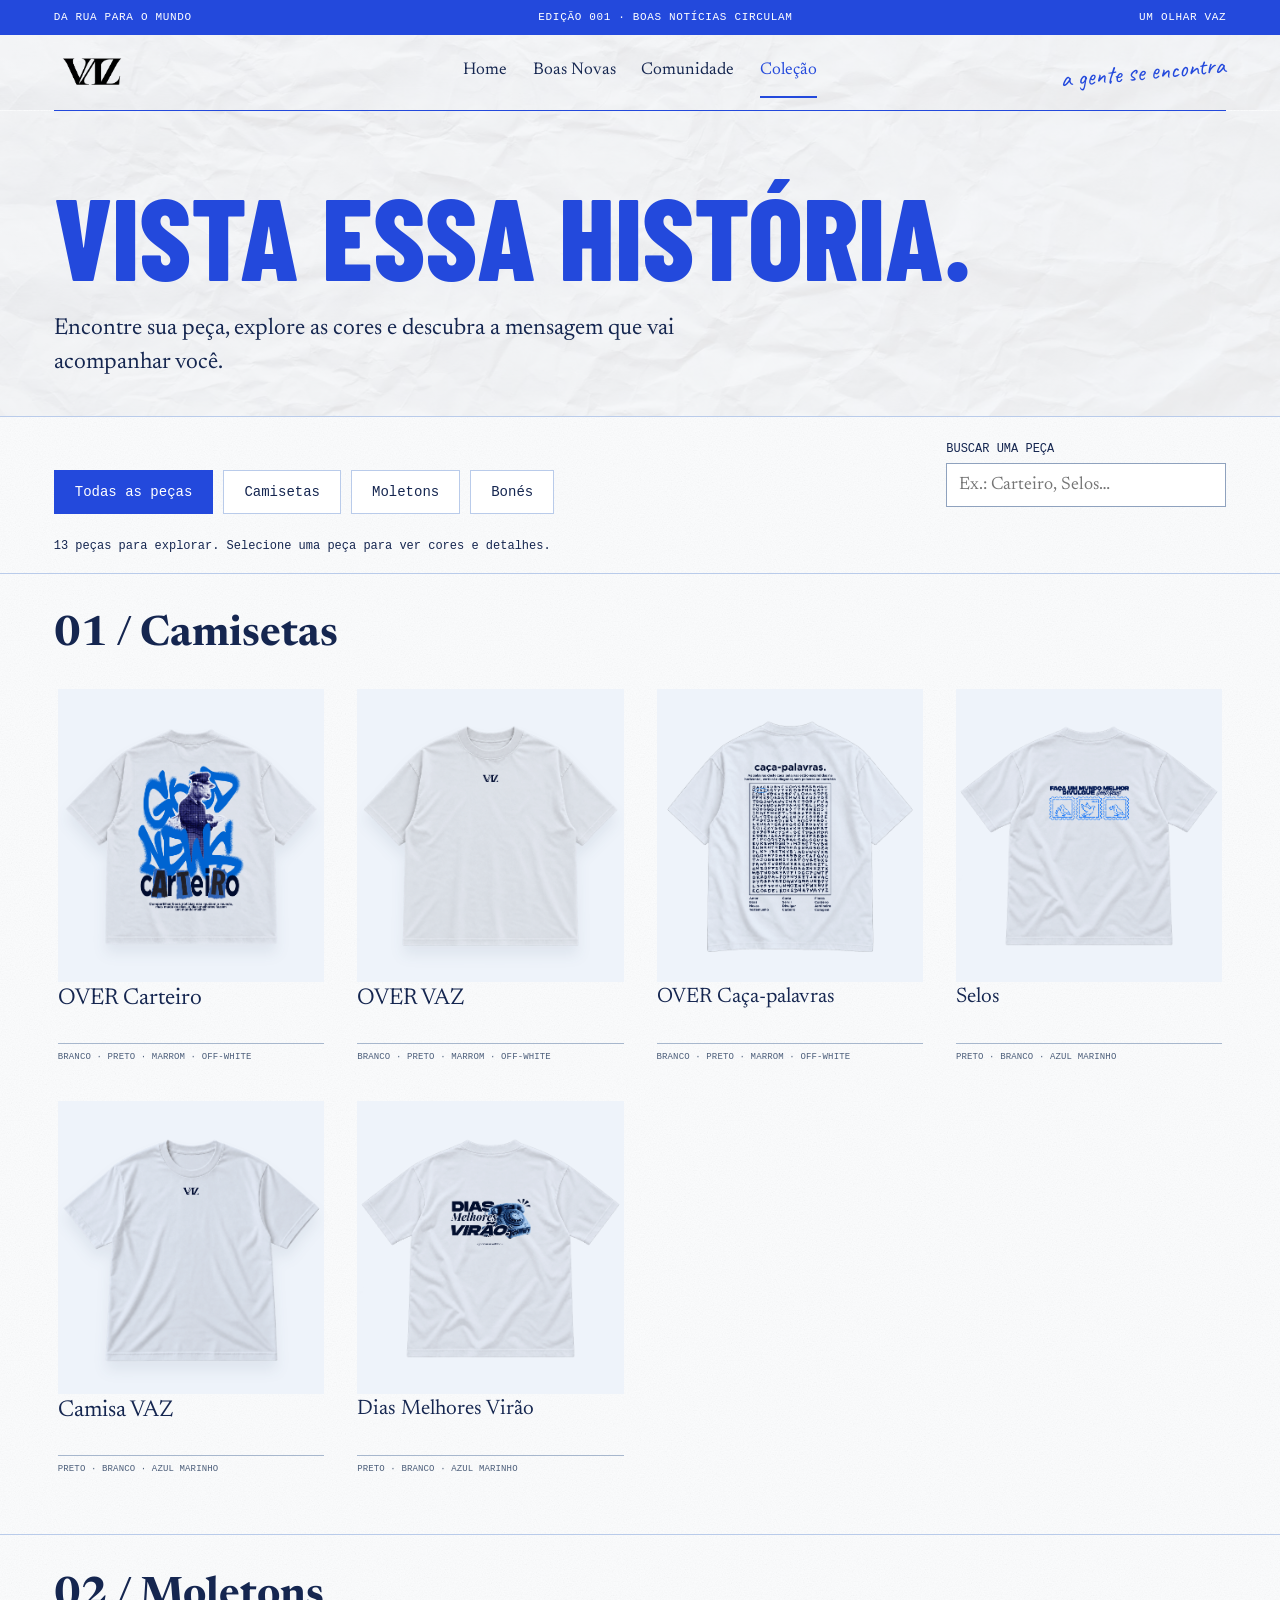
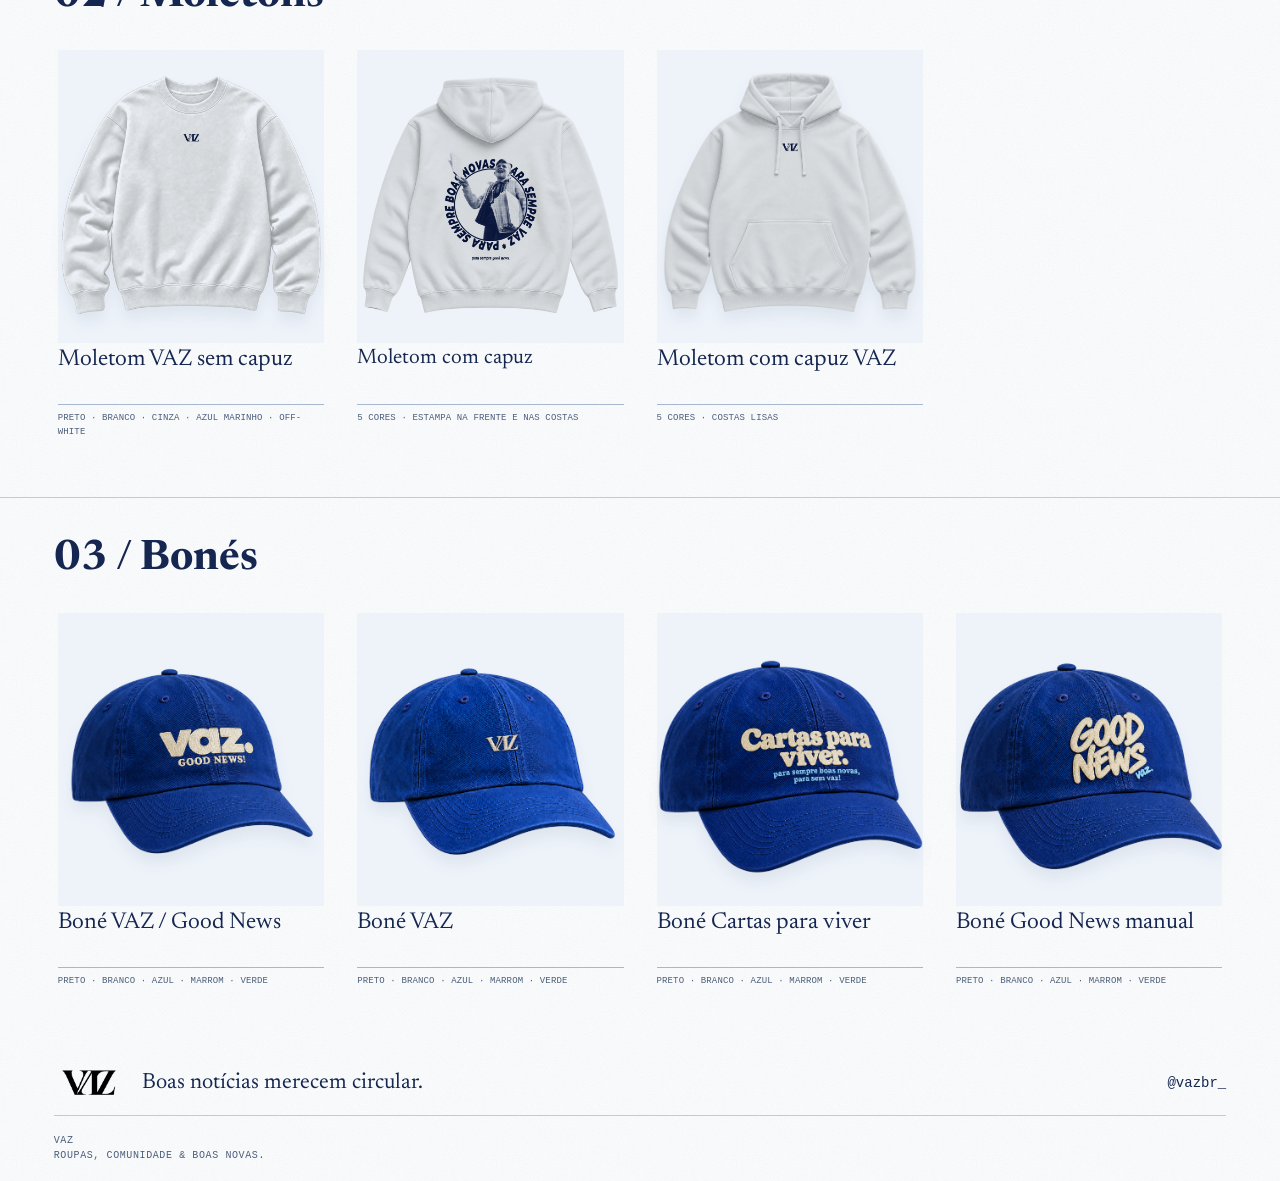
==== commit 25be368a: "Padroniza textura das páginas e ajusta composição da hero" ====
--- a/colecao.html
+++ b/colecao.html
@@ -4,7 +4,7 @@
   <span class="brand-descriptor">ROUPAS, ENCONTROS <br>E OUTRAS BOAS NOVAS.</span>
   <nav class="page-nav" aria-label="Navegação principal"><a href="home.html">Home</a><a href="boas-novas.html">Boas Novas</a><a href="comunidade.html">Comunidade</a><a href="colecao.html" aria-current="page">Coleção</a></nav>
   <a class="header-note" href="https://www.instagram.com/vazbr_/" target="_blank" rel="noopener noreferrer">a gente se encontra</a>
-</header><main id="principal" tabindex="-1"><section class="page-intro"><p class="eyebrow">EM CIRCULAÇÃO / A COLEÇÃO</p><h1>Vista essa história.</h1><p>Encontre sua peça, explore as cores e descubra a mensagem que vai acompanhar você.</p></section><div class="catalog-tools"><div class="category-filters" role="group" aria-label="Filtrar por categoria"><button data-category="todos" aria-pressed="true">Todas as peças</button><button data-category="camisetas" aria-pressed="false">Camisetas</button><button data-category="moletons" aria-pressed="false">Moletons</button><button data-category="bones" aria-pressed="false">Bonés</button></div><label class="catalog-search" for="catalog-search">BUSCAR UMA PEÇA<input id="catalog-search" type="search" placeholder="Ex.: Carteiro, Selos…"></label></div><p class="catalog-status" id="catalog-status" role="status"></p><section class="catalog-group" data-group="camisetas" aria-labelledby="camisetas-title"><h2 id="camisetas-title">01 / Camisetas</h2><div class="products"><button class="product reveal" data-product="camisa"><span class="product-image"><img src="Camisas/Mockups/carteiro/carteiro-branco-verso.png" alt="OVER Carteiro branca, vista das costas" loading="lazy"></span><span class="product-title">OVER Carteiro</span><span class="product-meta">BRANCO · PRETO · MARROM · OFF-WHITE</span></button><button type="button" class="product reveal" data-product="overVaz"><span class="product-image"><img src="Camisas/Mockups/logo-over/logo-over-branco-frente.png?v=logo-vaz-novos-1" alt="OVER VAZ, logo pequena e centralizada na frente" loading="lazy"></span><span class="product-title">OVER VAZ</span><span class="product-meta">BRANCO · PRETO · MARROM · OFF-WHITE</span></button><button class="product acervo-product reveal" data-product="caca"><span class="product-image"><img src="Camisas/Mockups/caca-palavras/caca-palavras-branco-verso.png" alt="OVER Caça-palavras branca, vista das costas" loading="lazy"></span><span class="product-title">OVER Caça-palavras</span><span class="product-meta">BRANCO · PRETO · MARROM · OFF-WHITE</span></button><button class="product acervo-product reveal" data-product="selos"><span class="product-image"><img src="Camisas/Mockups/selos/selos-branco-verso.png" alt="Camisa Selos branca, vista das costas" loading="lazy"></span><span class="product-title">Selos</span><span class="product-meta">PRETO · BRANCO · AZUL MARINHO</span></button><button type="button" class="product reveal" data-product="camisaVaz"><span class="product-image"><img src="Camisas/Mockups/logo-normal/logo-normal-branco-frente.png?v=logo-vaz-novos-1" alt="Camisa VAZ, logo pequena e centralizada na frente" loading="lazy"></span><span class="product-title">Camisa VAZ</span><span class="product-meta">PRETO · BRANCO · AZUL MARINHO</span></button><button class="product acervo-product reveal" data-product="virao"><span class="product-image"><img src="Camisas/Mockups/virao/virao-branco-verso.png" alt="Camisa Dias Melhores Virão branca, vista das costas" loading="lazy"></span><span class="product-title">Dias Melhores Virão</span><span class="product-meta">PRETO · BRANCO · AZUL MARINHO</span></button></div></section><section class="catalog-group" data-group="moletons" aria-labelledby="moletons-title"><h2 id="moletons-title">02 / Moletons</h2><div class="products"><button class="product reveal" data-product="moletom"><span class="product-image"><img src="Moletons/Mockups/sem-capuz/sem-capuz-azul-marinho-frente.png?v=capuz-good-news-7" alt="Moletom sem capuz azul-marinho com a logo principal VAZ clara" loading="lazy"></span><span class="product-title">Moletom VAZ sem capuz</span><span class="product-meta">PRETO · BRANCO · CINZA · AZUL MARINHO · OFF-WHITE</span></button><button class="product acervo-product reveal" data-product="moletomCapuz"><span class="product-image"><img src="Moletons/Mockups/capuz/capuz-off-white-frente.png?v=capuz-good-news-7" alt="Moletom com capuz off-white com VAZ * BOAS NOVAS na frente" loading="lazy"></span><span class="product-title">Moletom com capuz</span><span class="product-meta">5 CORES · ESTAMPA NA FRENTE E NAS COSTAS</span></button><button type="button" class="product reveal" data-product="capuzVaz"><span class="product-image"><img src="Moletons/Mockups/capuz-logo/capuz-logo-off-white-frente.png?v=logo-vaz-novos-1" alt="Moletom com capuz VAZ, logo pequena e centralizada na frente" loading="lazy"></span><span class="product-title">Moletom com capuz VAZ</span><span class="product-meta">5 CORES · COSTAS LISAS</span></button></div></section><section class="catalog-group" data-group="bones" aria-labelledby="bones-title"><h2 id="bones-title">03 / Bonés</h2><div class="products"><button type="button" class="product cap-product" data-product="bone" data-cap-design="0" aria-label="Ver Boné VAZ / Good News"><span class="product-image"><img src="Bonés/Mockups/sem-fundo/azul-01-vaz-good-news.png" alt="Boné azul com estampa VAZ / Good News, sem fundo" loading="lazy" width="1233" height="1276"></span><span class="product-title">Boné VAZ / Good News</span><span class="product-meta">PRETO · BRANCO · AZUL · MARROM · VERDE</span></button><button type="button" class="product reveal cap-product" data-product="bone" data-cap-design="3"><span class="product-image"><img src="Bonés/Mockups/sem-fundo/azul-00-logo-vaz.png?v=bordado-2" alt="Boné VAZ, logo pequena e centralizada na frente" loading="lazy"></span><span class="product-title">Boné VAZ</span><span class="product-meta">PRETO · BRANCO · AZUL · MARROM · VERDE</span></button><button type="button" class="product cap-product" data-product="bone" data-cap-design="1" aria-label="Ver Boné Cartas para viver"><span class="product-image"><img src="Bonés/Mockups/sem-fundo/azul-02-cartas-para-viver.png" alt="Boné azul com estampa Cartas para viver, sem fundo" loading="lazy" width="1233" height="1276"></span><span class="product-title">Boné Cartas para viver</span><span class="product-meta">PRETO · BRANCO · AZUL · MARROM · VERDE</span></button><button type="button" class="product cap-product" data-product="bone" data-cap-design="2" aria-label="Ver Boné Good News manual"><span class="product-image"><img src="Bonés/Mockups/sem-fundo/azul-03-good-news-manual.png" alt="Boné azul com estampa Good News manual, sem fundo" loading="lazy" width="1233" height="1276"></span><span class="product-title">Boné Good News manual</span><span class="product-meta">PRETO · BRANCO · AZUL · MARROM · VERDE</span></button></div></section></main><footer>
+</header><main id="principal" tabindex="-1"><section class="page-intro"><h1>Vista essa história.</h1><p>Encontre sua peça, explore as cores e descubra a mensagem que vai acompanhar você.</p></section><div class="catalog-tools"><div class="category-filters" role="group" aria-label="Filtrar por categoria"><button data-category="todos" aria-pressed="true">Todas as peças</button><button data-category="camisetas" aria-pressed="false">Camisetas</button><button data-category="moletons" aria-pressed="false">Moletons</button><button data-category="bones" aria-pressed="false">Bonés</button></div><label class="catalog-search" for="catalog-search">BUSCAR UMA PEÇA<input id="catalog-search" type="search" placeholder="Ex.: Carteiro, Selos…"></label></div><p class="catalog-status" id="catalog-status" role="status"></p><section class="catalog-group" data-group="camisetas" aria-labelledby="camisetas-title"><h2 id="camisetas-title">01 / Camisetas</h2><div class="products"><button class="product reveal" data-product="camisa"><span class="product-image"><img src="Camisas/Mockups/carteiro/carteiro-branco-verso.png" alt="OVER Carteiro branca, vista das costas" loading="lazy"></span><span class="product-title">OVER Carteiro</span><span class="product-meta">BRANCO · PRETO · MARROM · OFF-WHITE</span></button><button type="button" class="product reveal" data-product="overVaz"><span class="product-image"><img src="Camisas/Mockups/logo-over/logo-over-branco-frente.png?v=logo-vaz-novos-1" alt="OVER VAZ, logo pequena e centralizada na frente" loading="lazy"></span><span class="product-title">OVER VAZ</span><span class="product-meta">BRANCO · PRETO · MARROM · OFF-WHITE</span></button><button class="product acervo-product reveal" data-product="caca"><span class="product-image"><img src="Camisas/Mockups/caca-palavras/caca-palavras-branco-verso.png" alt="OVER Caça-palavras branca, vista das costas" loading="lazy"></span><span class="product-title">OVER Caça-palavras</span><span class="product-meta">BRANCO · PRETO · MARROM · OFF-WHITE</span></button><button class="product acervo-product reveal" data-product="selos"><span class="product-image"><img src="Camisas/Mockups/selos/selos-branco-verso.png" alt="Camisa Selos branca, vista das costas" loading="lazy"></span><span class="product-title">Selos</span><span class="product-meta">PRETO · BRANCO · AZUL MARINHO</span></button><button type="button" class="product reveal" data-product="camisaVaz"><span class="product-image"><img src="Camisas/Mockups/logo-normal/logo-normal-branco-frente.png?v=logo-vaz-novos-1" alt="Camisa VAZ, logo pequena e centralizada na frente" loading="lazy"></span><span class="product-title">Camisa VAZ</span><span class="product-meta">PRETO · BRANCO · AZUL MARINHO</span></button><button class="product acervo-product reveal" data-product="virao"><span class="product-image"><img src="Camisas/Mockups/virao/virao-branco-verso.png" alt="Camisa Dias Melhores Virão branca, vista das costas" loading="lazy"></span><span class="product-title">Dias Melhores Virão</span><span class="product-meta">PRETO · BRANCO · AZUL MARINHO</span></button></div></section><section class="catalog-group" data-group="moletons" aria-labelledby="moletons-title"><h2 id="moletons-title">02 / Moletons</h2><div class="products"><button class="product reveal" data-product="moletom"><span class="product-image"><img src="Moletons/Mockups/sem-capuz/sem-capuz-azul-marinho-frente.png?v=capuz-good-news-7" alt="Moletom sem capuz azul-marinho com a logo principal VAZ clara" loading="lazy"></span><span class="product-title">Moletom VAZ sem capuz</span><span class="product-meta">PRETO · BRANCO · CINZA · AZUL MARINHO · OFF-WHITE</span></button><button class="product acervo-product reveal" data-product="moletomCapuz"><span class="product-image"><img src="Moletons/Mockups/capuz/capuz-off-white-frente.png?v=capuz-good-news-7" alt="Moletom com capuz off-white com VAZ * BOAS NOVAS na frente" loading="lazy"></span><span class="product-title">Moletom com capuz</span><span class="product-meta">5 CORES · ESTAMPA NA FRENTE E NAS COSTAS</span></button><button type="button" class="product reveal" data-product="capuzVaz"><span class="product-image"><img src="Moletons/Mockups/capuz-logo/capuz-logo-off-white-frente.png?v=logo-vaz-novos-1" alt="Moletom com capuz VAZ, logo pequena e centralizada na frente" loading="lazy"></span><span class="product-title">Moletom com capuz VAZ</span><span class="product-meta">5 CORES · COSTAS LISAS</span></button></div></section><section class="catalog-group" data-group="bones" aria-labelledby="bones-title"><h2 id="bones-title">03 / Bonés</h2><div class="products"><button type="button" class="product cap-product" data-product="bone" data-cap-design="0" aria-label="Ver Boné VAZ / Good News"><span class="product-image"><img src="Bonés/Mockups/sem-fundo/azul-01-vaz-good-news.png" alt="Boné azul com estampa VAZ / Good News, sem fundo" loading="lazy" width="1233" height="1276"></span><span class="product-title">Boné VAZ / Good News</span><span class="product-meta">PRETO · BRANCO · AZUL · MARROM · VERDE</span></button><button type="button" class="product reveal cap-product" data-product="bone" data-cap-design="3"><span class="product-image"><img src="Bonés/Mockups/sem-fundo/azul-00-logo-vaz.png?v=bordado-2" alt="Boné VAZ, logo pequena e centralizada na frente" loading="lazy"></span><span class="product-title">Boné VAZ</span><span class="product-meta">PRETO · BRANCO · AZUL · MARROM · VERDE</span></button><button type="button" class="product cap-product" data-product="bone" data-cap-design="1" aria-label="Ver Boné Cartas para viver"><span class="product-image"><img src="Bonés/Mockups/sem-fundo/azul-02-cartas-para-viver.png" alt="Boné azul com estampa Cartas para viver, sem fundo" loading="lazy" width="1233" height="1276"></span><span class="product-title">Boné Cartas para viver</span><span class="product-meta">PRETO · BRANCO · AZUL · MARROM · VERDE</span></button><button type="button" class="product cap-product" data-product="bone" data-cap-design="2" aria-label="Ver Boné Good News manual"><span class="product-image"><img src="Bonés/Mockups/sem-fundo/azul-03-good-news-manual.png" alt="Boné azul com estampa Good News manual, sem fundo" loading="lazy" width="1233" height="1276"></span><span class="product-title">Boné Good News manual</span><span class="product-meta">PRETO · BRANCO · AZUL · MARROM · VERDE</span></button></div></section></main><footer>
   <a href="home.html" class="brand" aria-label="VAZ, voltar ao início"><img src="assets/marca/logo.png" alt="VAZ" width="135" height="54"></a>
   <p>Boas notícias merecem circular.</p>
   <a href="https://www.instagram.com/vazbr_/" target="_blank" rel="noopener noreferrer">@vazbr_</a>
--- a/editorial.css
+++ b/editorial.css
@@ -29,9 +29,9 @@
 .header-note{font:25px var(--hand);color:var(--royal);transform:rotate(-5deg);margin-left:15px}
 main{overflow:clip}
 .hero{padding:22px var(--gutter) 38px}
-.hero-paper,.header-paper::before{
+.hero-paper,.header-paper::before,.page-intro{
   background-color:#fff;
-  background-image:linear-gradient(#ffffffcc,#ffffffcc),url('assets/texturas/papel-branco-amassado.jpg');
+  background-image:linear-gradient(rgba(255,255,255,.85),rgba(255,255,255,.85)),url('assets/texturas/papel-branco-amassado.jpg');
   background-repeat:no-repeat;
   background-position:center;
   background-size:cover;
@@ -291,6 +291,9 @@
 .headline-note{background:none;padding:0;left:0;right:auto;top:100%;bottom:auto;margin-top:2px;font-size:clamp(26px,2.7vw,40px);z-index:3;transform:rotate(-4deg)}
 .hero-bottom{position:relative;margin-top:-26px;align-items:start;gap:4%}
 .hero-photo{position:relative;z-index:2}
+.hero-paper .hero-bottom{margin-top:clamp(-58px,-4vw,-32px)}
+.hero-paper .hero-photo .headline-note{position:absolute;inset:30px auto auto 20px;margin:0;padding:0;max-width:calc(100% - 40px);font-size:clamp(26px,3vw,44px);line-height:1.15;color:#fff;background:transparent;text-shadow:0 1px 6px #15265060;transform:rotate(-8deg);transform-origin:left center;z-index:3;pointer-events:none}
+@media(max-width:760px){.hero-paper .hero-bottom{margin-top:-22px}.hero-paper .hero-photo .headline-note{top:28px;left:16px;max-width:calc(100% - 32px);font-size:clamp(25px,6vw,36px)}}
 .hero-copy{position:relative;z-index:1;padding-top:74px}
 .collection-heading{grid-template-columns:minmax(0,1fr) 156px;gap:12px 30px;align-items:center;margin-bottom:5px}
 .collection-heading>.eyebrow{grid-column:1;grid-row:1;font-weight:700}
--- a/assets/mobile.css
+++ b/assets/mobile.css
@@ -64,34 +64,51 @@
   .editorial-note h2 { font-size: clamp(27px, 5.8vw, 38px); line-height: 1.2; }
   .editorial-note .hand-note { margin: 18px 0 0; text-align: right; font-size: 29px; }
   .editorial-note .hand-note::before { content: none; }
-  .collection-heading { grid-template-columns: minmax(0, 1fr); gap: 18px; margin-bottom: 20px; }
-  .collection h2 { grid-column: 1; grid-row: auto; font-size: clamp(48px, 12vw, 76px); max-width: 12ch; }
-  .collection-intro { grid-column: 1; grid-row: auto; margin: 0; gap: 12px 20px; }
-  .collection-intro > p { font-size: 20px; }
+  .collection-heading { grid-template-columns: minmax(0, 1fr) clamp(120px, 34vw, 180px); align-items: center; gap: 18px 12px; margin-bottom: 24px; }
+  .collection h2 { grid-column: 1; grid-row: 1; font-size: clamp(34px, 9vw, 60px); line-height: .98; max-width: 10ch; margin: 0; }
+  .collection-intro { grid-column: 1 / -1; grid-row: 2; display: flex; justify-content: space-between; align-items: center; margin: 0; gap: 4px 16px; }
+  .collection-intro > p { font-size: 18px; max-width: 23ch; }
   .collection-intro .text-link { min-height: 44px; font-size: 11px; }
   .sticker-cluster {
-    grid-column: 1;
-    grid-row: auto;
+    grid-column: 2;
+    grid-row: 1;
     justify-self: center;
-    width: 244px;
-    height: 238px;
-    transform: scale(.72);
-    transform-origin: top center;
-    margin: 0 0 -60px;
+    width: 100%;
+    height: auto;
+    aspect-ratio: 244 / 238;
+    transform: none;
+    transform-origin: center;
+    margin: 0;
   }
+  .sticker-cluster .postal-sticker { left: 4%; top: 0; width: 56%; padding: 8px 4px; border-width: 4px; }
+  .sticker-cluster .postal-sticker > span { font-size: 5px; }
+  .sticker-cluster .postal-sticker img { width: 62%; margin: 8px auto; }
+  .sticker-cluster .postal-sticker strong { font-size: clamp(17px, 4.4vw, 25px); }
+  .sticker-cluster .postal-sticker small { font-size: 4px; margin-top: 7px; }
+  .sticker-cluster .oval-sticker { right: 0; top: 28%; width: 54%; padding: 8px 4px; border-width: 3px; }
+  .sticker-cluster .oval-sticker strong { font-size: clamp(18px, 4.7vw, 27px); margin: 6px 0; }
+  .sticker-cluster .oval-sticker small, .sticker-cluster .oval-sticker > span { font-size: 4px; }
+  .sticker-cluster .ticket-sticker { left: 10%; bottom: 0; width: 80%; padding: 7px 6px; border-width: 3px; }
+  .sticker-cluster .ticket-sticker > span { font-size: 4px; margin-bottom: 4px; padding-bottom: 4px; }
+  .sticker-cluster .ticket-sticker strong { font-size: clamp(16px, 4vw, 23px); }
   #pecas {
-    grid-template-columns: none;
-    grid-auto-flow: column;
-    grid-auto-columns: minmax(0, 82%);
-    gap: 16px;
+    grid-template-columns: minmax(0, 1fr);
+    grid-auto-flow: row;
+    grid-auto-columns: auto;
+    gap: 28px;
     margin-top: 0;
-    padding: 12px 4px 20px;
-    overflow-x: auto;
-    overscroll-behavior-x: contain;
-    scroll-snap-type: x mandatory;
-    scroll-padding-inline: 4px;
+    padding: 0 0 12px;
+    overflow: visible;
+    scroll-snap-type: none;
   }
-  #pecas > .product { min-width: 0; scroll-snap-align: start; }
+  #pecas > .product { display: grid; grid-template-columns: minmax(0, 1fr); grid-template-rows: auto auto auto; min-width: 0; height: auto; align-content: start; scroll-snap-align: start; }
+  #pecas > .product:first-child { grid-column: 1 / -1; }
+  #pecas > .product .product-image, #pecas > .product:first-child .product-image { display: block; position: relative; grid-row: 1; width: 84%; height: clamp(210px, 59vw, 305px); min-height: 0; aspect-ratio: auto; max-height: 305px; margin-inline: auto; overflow: hidden; }
+  #pecas > .product .product-image img { position: absolute; inset: 0; width: 100%; height: 100%; min-height: 0; max-width: 100%; max-height: 100%; object-fit: contain; }
+  #pecas .product-title { position: static; grid-row: 2; font-size: 22px; line-height: 1.15; min-height: 0; margin-top: 16px; padding-bottom: 10px; }
+  #pecas > .product:first-child .product-title { min-height: 0; }
+  #pecas .product-meta { position: static; grid-row: 3; font-size: 10px; line-height: 1.65; margin-top: 8px; }
+  .collection > .cap-motion-tools { margin-top: 0; margin-bottom: 12px; }
   .product-title { overflow-wrap: anywhere; }
   .product-meta { font-size: 10px; line-height: 1.6; }
   #cap-motion-toggle { min-height: 44px; font-size: 11px; }
@@ -145,6 +162,10 @@
   #product-dialog.vaz-product-view .modal-copy { padding-bottom: max(32px, env(safe-area-inset-bottom)); }
 }
 @media (max-width: 380px) {
+  .collection-heading { grid-template-columns: minmax(0, 1fr) 120px; gap: 16px 10px; }
+  .collection h2 { font-size: 34px; }
+  .sticker-cluster { transform: none; margin: 0; }
+  .collection-intro > p { font-size: 17px; }
   .edition span:last-child { display: none; }
   .notes { grid-template-columns: minmax(0, 1fr); }
   .catalog-group .products { grid-template-columns: minmax(0, 1fr); }
--- a/assets/header.css
+++ b/assets/header.css
@@ -1,16 +1,16 @@
-/* O mesmo cabeçalho em todas as páginas; a textura pertence à Home. */
+/* Cabeçalho e textura de papel a 15% compartilhados entre as páginas. */
 header#inicio {
   position: relative;
   isolation: isolate;
   margin-inline: var(--gutter);
   border-bottom: 1px solid var(--royal);
 }
-header#inicio:not(.header-paper)::before {
+header#inicio::before {
   content: '';
   position: absolute;
   inset: 0 calc(-1 * var(--gutter));
   z-index: -1;
-  background: #fff;
+  background: linear-gradient(rgba(255,255,255,.85), rgba(255,255,255,.85)), url('texturas/papel-branco-amassado.jpg') center / cover no-repeat;
   pointer-events: none;
 }
 header#inicio .brand-descriptor { margin: 0; }
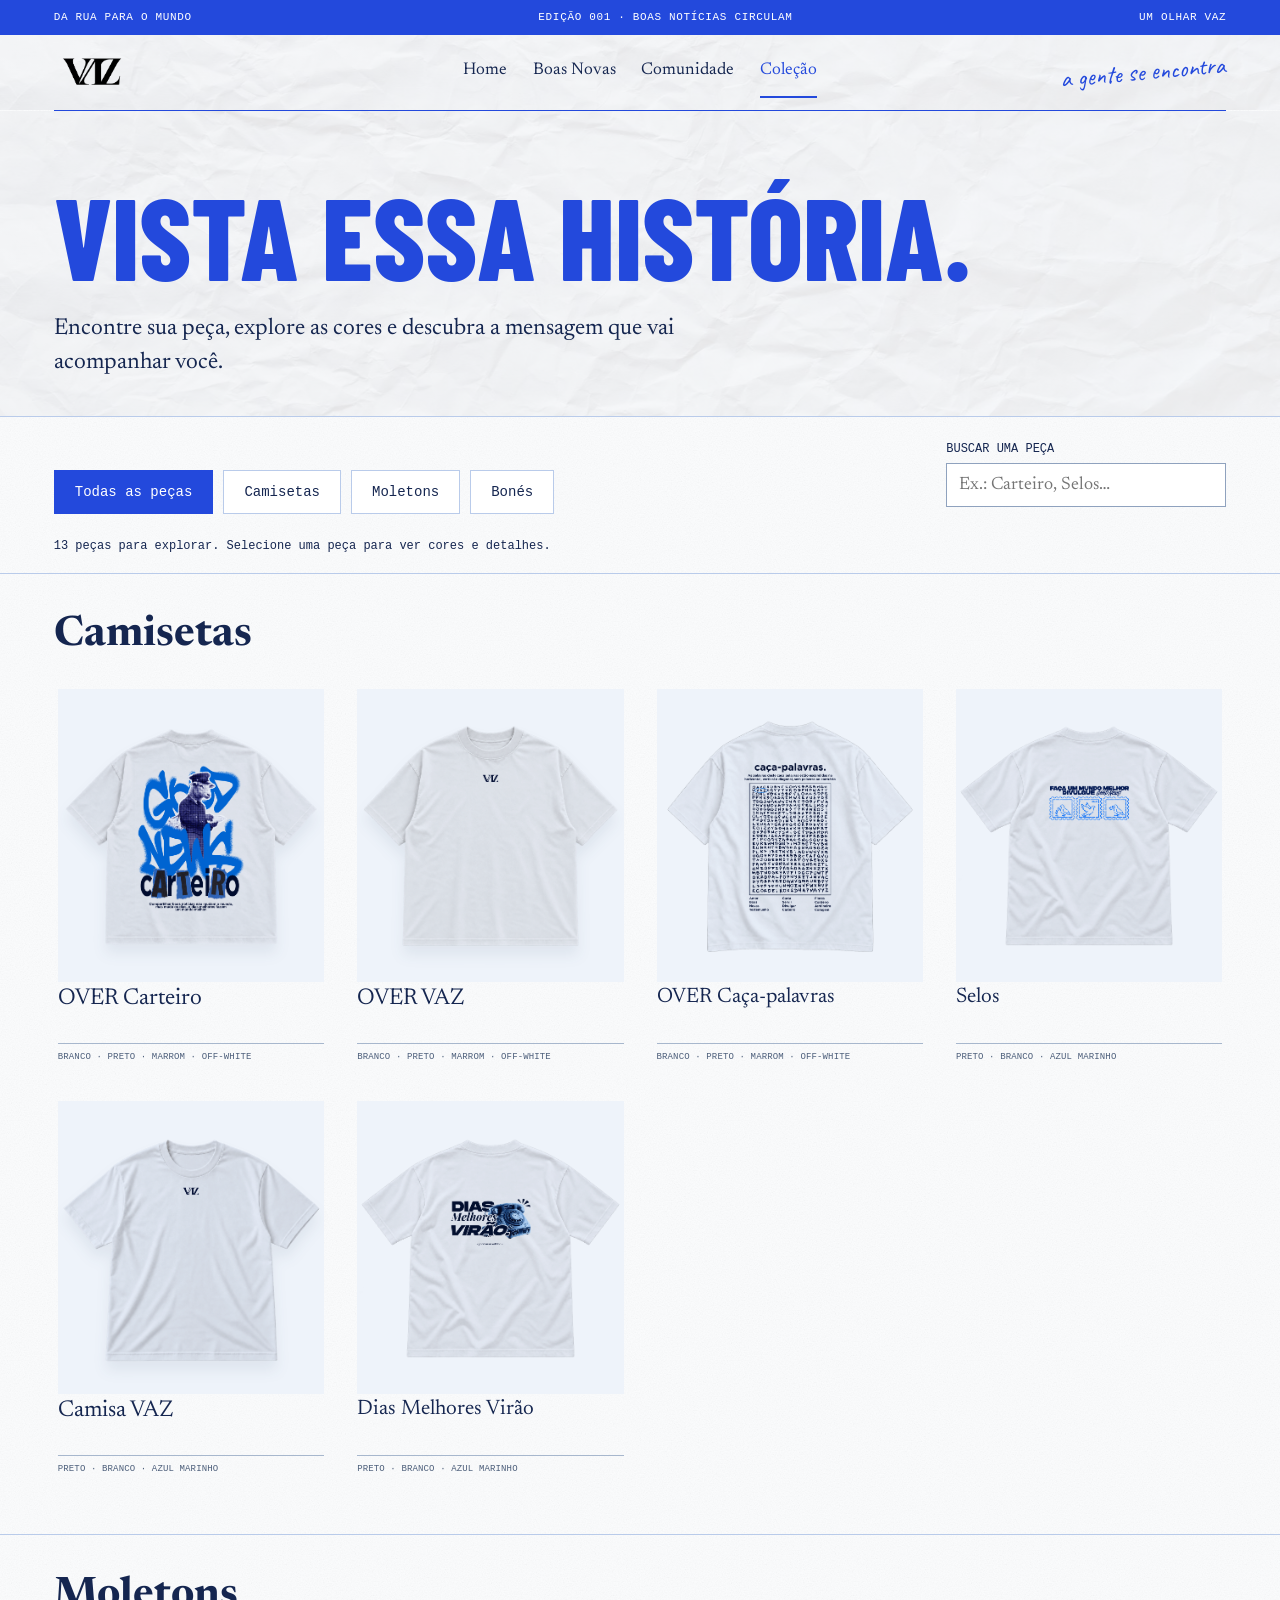
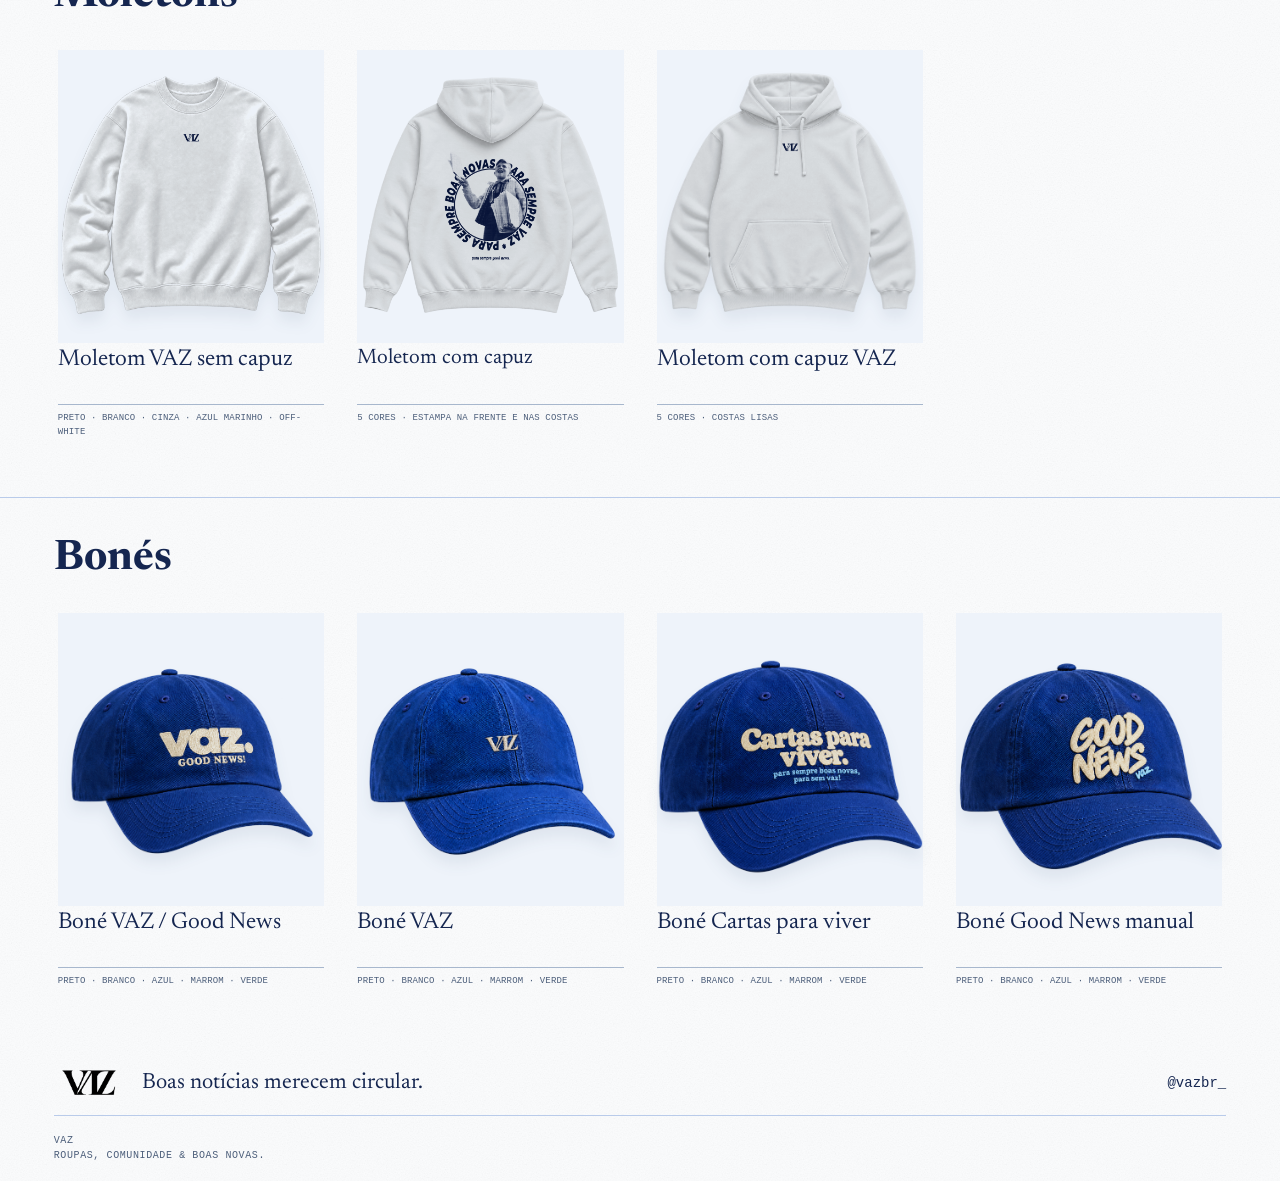
==== commit 250c977a: "Prioriza compra nos produtos e simplifica títulos da coleção" ====
--- a/colecao.html
+++ b/colecao.html
@@ -4,7 +4,7 @@
   <span class="brand-descriptor">ROUPAS, ENCONTROS <br>E OUTRAS BOAS NOVAS.</span>
   <nav class="page-nav" aria-label="Navegação principal"><a href="home.html">Home</a><a href="boas-novas.html">Boas Novas</a><a href="comunidade.html">Comunidade</a><a href="colecao.html" aria-current="page">Coleção</a></nav>
   <a class="header-note" href="https://www.instagram.com/vazbr_/" target="_blank" rel="noopener noreferrer">a gente se encontra</a>
-</header><main id="principal" tabindex="-1"><section class="page-intro"><h1>Vista essa história.</h1><p>Encontre sua peça, explore as cores e descubra a mensagem que vai acompanhar você.</p></section><div class="catalog-tools"><div class="category-filters" role="group" aria-label="Filtrar por categoria"><button data-category="todos" aria-pressed="true">Todas as peças</button><button data-category="camisetas" aria-pressed="false">Camisetas</button><button data-category="moletons" aria-pressed="false">Moletons</button><button data-category="bones" aria-pressed="false">Bonés</button></div><label class="catalog-search" for="catalog-search">BUSCAR UMA PEÇA<input id="catalog-search" type="search" placeholder="Ex.: Carteiro, Selos…"></label></div><p class="catalog-status" id="catalog-status" role="status"></p><section class="catalog-group" data-group="camisetas" aria-labelledby="camisetas-title"><h2 id="camisetas-title">01 / Camisetas</h2><div class="products"><button class="product reveal" data-product="camisa"><span class="product-image"><img src="Camisas/Mockups/carteiro/carteiro-branco-verso.png" alt="OVER Carteiro branca, vista das costas" loading="lazy"></span><span class="product-title">OVER Carteiro</span><span class="product-meta">BRANCO · PRETO · MARROM · OFF-WHITE</span></button><button type="button" class="product reveal" data-product="overVaz"><span class="product-image"><img src="Camisas/Mockups/logo-over/logo-over-branco-frente.png?v=logo-vaz-novos-1" alt="OVER VAZ, logo pequena e centralizada na frente" loading="lazy"></span><span class="product-title">OVER VAZ</span><span class="product-meta">BRANCO · PRETO · MARROM · OFF-WHITE</span></button><button class="product acervo-product reveal" data-product="caca"><span class="product-image"><img src="Camisas/Mockups/caca-palavras/caca-palavras-branco-verso.png" alt="OVER Caça-palavras branca, vista das costas" loading="lazy"></span><span class="product-title">OVER Caça-palavras</span><span class="product-meta">BRANCO · PRETO · MARROM · OFF-WHITE</span></button><button class="product acervo-product reveal" data-product="selos"><span class="product-image"><img src="Camisas/Mockups/selos/selos-branco-verso.png" alt="Camisa Selos branca, vista das costas" loading="lazy"></span><span class="product-title">Selos</span><span class="product-meta">PRETO · BRANCO · AZUL MARINHO</span></button><button type="button" class="product reveal" data-product="camisaVaz"><span class="product-image"><img src="Camisas/Mockups/logo-normal/logo-normal-branco-frente.png?v=logo-vaz-novos-1" alt="Camisa VAZ, logo pequena e centralizada na frente" loading="lazy"></span><span class="product-title">Camisa VAZ</span><span class="product-meta">PRETO · BRANCO · AZUL MARINHO</span></button><button class="product acervo-product reveal" data-product="virao"><span class="product-image"><img src="Camisas/Mockups/virao/virao-branco-verso.png" alt="Camisa Dias Melhores Virão branca, vista das costas" loading="lazy"></span><span class="product-title">Dias Melhores Virão</span><span class="product-meta">PRETO · BRANCO · AZUL MARINHO</span></button></div></section><section class="catalog-group" data-group="moletons" aria-labelledby="moletons-title"><h2 id="moletons-title">02 / Moletons</h2><div class="products"><button class="product reveal" data-product="moletom"><span class="product-image"><img src="Moletons/Mockups/sem-capuz/sem-capuz-azul-marinho-frente.png?v=capuz-good-news-7" alt="Moletom sem capuz azul-marinho com a logo principal VAZ clara" loading="lazy"></span><span class="product-title">Moletom VAZ sem capuz</span><span class="product-meta">PRETO · BRANCO · CINZA · AZUL MARINHO · OFF-WHITE</span></button><button class="product acervo-product reveal" data-product="moletomCapuz"><span class="product-image"><img src="Moletons/Mockups/capuz/capuz-off-white-frente.png?v=capuz-good-news-7" alt="Moletom com capuz off-white com VAZ * BOAS NOVAS na frente" loading="lazy"></span><span class="product-title">Moletom com capuz</span><span class="product-meta">5 CORES · ESTAMPA NA FRENTE E NAS COSTAS</span></button><button type="button" class="product reveal" data-product="capuzVaz"><span class="product-image"><img src="Moletons/Mockups/capuz-logo/capuz-logo-off-white-frente.png?v=logo-vaz-novos-1" alt="Moletom com capuz VAZ, logo pequena e centralizada na frente" loading="lazy"></span><span class="product-title">Moletom com capuz VAZ</span><span class="product-meta">5 CORES · COSTAS LISAS</span></button></div></section><section class="catalog-group" data-group="bones" aria-labelledby="bones-title"><h2 id="bones-title">03 / Bonés</h2><div class="products"><button type="button" class="product cap-product" data-product="bone" data-cap-design="0" aria-label="Ver Boné VAZ / Good News"><span class="product-image"><img src="Bonés/Mockups/sem-fundo/azul-01-vaz-good-news.png" alt="Boné azul com estampa VAZ / Good News, sem fundo" loading="lazy" width="1233" height="1276"></span><span class="product-title">Boné VAZ / Good News</span><span class="product-meta">PRETO · BRANCO · AZUL · MARROM · VERDE</span></button><button type="button" class="product reveal cap-product" data-product="bone" data-cap-design="3"><span class="product-image"><img src="Bonés/Mockups/sem-fundo/azul-00-logo-vaz.png?v=bordado-2" alt="Boné VAZ, logo pequena e centralizada na frente" loading="lazy"></span><span class="product-title">Boné VAZ</span><span class="product-meta">PRETO · BRANCO · AZUL · MARROM · VERDE</span></button><button type="button" class="product cap-product" data-product="bone" data-cap-design="1" aria-label="Ver Boné Cartas para viver"><span class="product-image"><img src="Bonés/Mockups/sem-fundo/azul-02-cartas-para-viver.png" alt="Boné azul com estampa Cartas para viver, sem fundo" loading="lazy" width="1233" height="1276"></span><span class="product-title">Boné Cartas para viver</span><span class="product-meta">PRETO · BRANCO · AZUL · MARROM · VERDE</span></button><button type="button" class="product cap-product" data-product="bone" data-cap-design="2" aria-label="Ver Boné Good News manual"><span class="product-image"><img src="Bonés/Mockups/sem-fundo/azul-03-good-news-manual.png" alt="Boné azul com estampa Good News manual, sem fundo" loading="lazy" width="1233" height="1276"></span><span class="product-title">Boné Good News manual</span><span class="product-meta">PRETO · BRANCO · AZUL · MARROM · VERDE</span></button></div></section></main><footer>
+</header><main id="principal" tabindex="-1"><section class="page-intro"><h1>Vista essa história.</h1><p>Encontre sua peça, explore as cores e descubra a mensagem que vai acompanhar você.</p></section><div class="catalog-tools"><div class="category-filters" role="group" aria-label="Filtrar por categoria"><button data-category="todos" aria-pressed="true">Todas as peças</button><button data-category="camisetas" aria-pressed="false">Camisetas</button><button data-category="moletons" aria-pressed="false">Moletons</button><button data-category="bones" aria-pressed="false">Bonés</button></div><label class="catalog-search" for="catalog-search">BUSCAR UMA PEÇA<input id="catalog-search" type="search" placeholder="Ex.: Carteiro, Selos…"></label></div><p class="catalog-status" id="catalog-status" role="status"></p><section class="catalog-group" data-group="camisetas" aria-labelledby="camisetas-title"><h2 id="camisetas-title">Camisetas</h2><div class="products"><button class="product reveal" data-product="camisa"><span class="product-image"><img src="Camisas/Mockups/carteiro/carteiro-branco-verso.png" alt="OVER Carteiro branca, vista das costas" loading="lazy"></span><span class="product-title">OVER Carteiro</span><span class="product-meta">BRANCO · PRETO · MARROM · OFF-WHITE</span></button><button type="button" class="product reveal" data-product="overVaz"><span class="product-image"><img src="Camisas/Mockups/logo-over/logo-over-branco-frente.png?v=logo-vaz-novos-1" alt="OVER VAZ, logo pequena e centralizada na frente" loading="lazy"></span><span class="product-title">OVER VAZ</span><span class="product-meta">BRANCO · PRETO · MARROM · OFF-WHITE</span></button><button class="product acervo-product reveal" data-product="caca"><span class="product-image"><img src="Camisas/Mockups/caca-palavras/caca-palavras-branco-verso.png" alt="OVER Caça-palavras branca, vista das costas" loading="lazy"></span><span class="product-title">OVER Caça-palavras</span><span class="product-meta">BRANCO · PRETO · MARROM · OFF-WHITE</span></button><button class="product acervo-product reveal" data-product="selos"><span class="product-image"><img src="Camisas/Mockups/selos/selos-branco-verso.png" alt="Camisa Selos branca, vista das costas" loading="lazy"></span><span class="product-title">Selos</span><span class="product-meta">PRETO · BRANCO · AZUL MARINHO</span></button><button type="button" class="product reveal" data-product="camisaVaz"><span class="product-image"><img src="Camisas/Mockups/logo-normal/logo-normal-branco-frente.png?v=logo-vaz-novos-1" alt="Camisa VAZ, logo pequena e centralizada na frente" loading="lazy"></span><span class="product-title">Camisa VAZ</span><span class="product-meta">PRETO · BRANCO · AZUL MARINHO</span></button><button class="product acervo-product reveal" data-product="virao"><span class="product-image"><img src="Camisas/Mockups/virao/virao-branco-verso.png" alt="Camisa Dias Melhores Virão branca, vista das costas" loading="lazy"></span><span class="product-title">Dias Melhores Virão</span><span class="product-meta">PRETO · BRANCO · AZUL MARINHO</span></button></div></section><section class="catalog-group" data-group="moletons" aria-labelledby="moletons-title"><h2 id="moletons-title">Moletons</h2><div class="products"><button class="product reveal" data-product="moletom"><span class="product-image"><img src="Moletons/Mockups/sem-capuz/sem-capuz-azul-marinho-frente.png?v=capuz-good-news-7" alt="Moletom sem capuz azul-marinho com a logo principal VAZ clara" loading="lazy"></span><span class="product-title">Moletom VAZ sem capuz</span><span class="product-meta">PRETO · BRANCO · CINZA · AZUL MARINHO · OFF-WHITE</span></button><button class="product acervo-product reveal" data-product="moletomCapuz"><span class="product-image"><img src="Moletons/Mockups/capuz/capuz-off-white-frente.png?v=capuz-good-news-7" alt="Moletom com capuz off-white com VAZ * BOAS NOVAS na frente" loading="lazy"></span><span class="product-title">Moletom com capuz</span><span class="product-meta">5 CORES · ESTAMPA NA FRENTE E NAS COSTAS</span></button><button type="button" class="product reveal" data-product="capuzVaz"><span class="product-image"><img src="Moletons/Mockups/capuz-logo/capuz-logo-off-white-frente.png?v=logo-vaz-novos-1" alt="Moletom com capuz VAZ, logo pequena e centralizada na frente" loading="lazy"></span><span class="product-title">Moletom com capuz VAZ</span><span class="product-meta">5 CORES · COSTAS LISAS</span></button></div></section><section class="catalog-group" data-group="bones" aria-labelledby="bones-title"><h2 id="bones-title">Bonés</h2><div class="products"><button type="button" class="product cap-product" data-product="bone" data-cap-design="0" aria-label="Ver Boné VAZ / Good News"><span class="product-image"><img src="Bonés/Mockups/sem-fundo/azul-01-vaz-good-news.png" alt="Boné azul com estampa VAZ / Good News, sem fundo" loading="lazy" width="1233" height="1276"></span><span class="product-title">Boné VAZ / Good News</span><span class="product-meta">PRETO · BRANCO · AZUL · MARROM · VERDE</span></button><button type="button" class="product reveal cap-product" data-product="bone" data-cap-design="3"><span class="product-image"><img src="Bonés/Mockups/sem-fundo/azul-00-logo-vaz.png?v=bordado-2" alt="Boné VAZ, logo pequena e centralizada na frente" loading="lazy"></span><span class="product-title">Boné VAZ</span><span class="product-meta">PRETO · BRANCO · AZUL · MARROM · VERDE</span></button><button type="button" class="product cap-product" data-product="bone" data-cap-design="1" aria-label="Ver Boné Cartas para viver"><span class="product-image"><img src="Bonés/Mockups/sem-fundo/azul-02-cartas-para-viver.png" alt="Boné azul com estampa Cartas para viver, sem fundo" loading="lazy" width="1233" height="1276"></span><span class="product-title">Boné Cartas para viver</span><span class="product-meta">PRETO · BRANCO · AZUL · MARROM · VERDE</span></button><button type="button" class="product cap-product" data-product="bone" data-cap-design="2" aria-label="Ver Boné Good News manual"><span class="product-image"><img src="Bonés/Mockups/sem-fundo/azul-03-good-news-manual.png" alt="Boné azul com estampa Good News manual, sem fundo" loading="lazy" width="1233" height="1276"></span><span class="product-title">Boné Good News manual</span><span class="product-meta">PRETO · BRANCO · AZUL · MARROM · VERDE</span></button></div></section></main><footer>
   <a href="home.html" class="brand" aria-label="VAZ, voltar ao início"><img src="assets/marca/logo.png" alt="VAZ" width="135" height="54"></a>
   <p>Boas notícias merecem circular.</p>
   <a href="https://www.instagram.com/vazbr_/" target="_blank" rel="noopener noreferrer">@vazbr_</a>
--- a/editorial.css
+++ b/editorial.css
@@ -115,6 +115,19 @@
 .community-copy>p:not(.eyebrow){max-width:36ch;font-size:21px;line-height:1.4}
 .community-copy .hand-note{margin:22px 0 28px;display:block;font-size:34px}
 .community-copy .photo-credit{display:block;margin-top:25px}
+#comunidade .community-copy{display:flex;flex-direction:column;align-items:flex-start;gap:20px;min-width:0}
+#comunidade .community-copy h2{margin:0;max-width:100%}
+#comunidade .community-copy h2 em{white-space:normal}
+#comunidade .community-copy>p{margin:0}
+#comunidade .community-copy .hand-note{display:block;max-width:100%;margin:0;padding-block:6px;line-height:1.3;transform:none;overflow-wrap:break-word}
+#comunidade .community-copy .button{position:relative;flex:none;align-self:flex-start;margin:0}
+#boas-novas .story{min-width:0}
+#boas-novas .story details{margin-block:20px 24px}
+#boas-novas .story summary{display:flex;width:fit-content;max-width:100%;min-height:44px;line-height:1.6}
+#boas-novas .story details[open] summary{margin-bottom:20px}
+#boas-novas .margin-notes{display:flex;flex-direction:column;gap:14px;min-width:0;margin-top:28px;padding-top:22px}
+#boas-novas .margin-notes .hand-note{margin:0;padding:0;max-width:100%;font-size:clamp(28px,3vw,42px);line-height:1.3;transform:none;overflow-wrap:break-word}
+#boas-novas .margin-notes .eyebrow,#boas-novas .margin-notes>p:last-child{margin:0;line-height:1.6}
 .section-index{border-block:1px solid var(--royal);display:flex;justify-content:space-between;padding:12px 0;margin-bottom:35px;color:var(--royal)}
 .archive{padding:0 var(--gutter) 75px}
 .archive-heading{display:flex;align-items:flex-end;justify-content:space-between;gap:30px;margin-bottom:35px}
--- a/assets/product-focus.css
+++ b/assets/product-focus.css
@@ -30,8 +30,8 @@
 #rack-focus-dialog .rack-product-copy>.eyebrow{display:none}
 #rack-focus-dialog .rack-product-copy>h4{order:0;max-width:26ch;font:400 31px/1.12 var(--serif);text-transform:none}
 #rack-focus-dialog .rack-options{order:1;display:flex;justify-content:center;width:auto}
-#rack-focus-dialog .rack-description{order:2;max-width:52ch;margin:0;font:16px/1.5 var(--serif)}
-#rack-focus-dialog .rack-contact{order:3;display:flex;align-items:center;width:min(100%,340px);padding-top:14px;border-top:1px solid var(--line)}
+#rack-focus-dialog .rack-description{order:3;max-width:52ch;margin:8px 0 0;font:16px/1.5 var(--serif)}
+#rack-focus-dialog .rack-contact{order:2;display:flex;align-items:center;width:min(100%,340px);padding-top:0;border-top:0}
 #rack-focus-dialog .rack-contact p{max-width:none;font-size:9px;text-align:center}
 #rack-focus-dialog .rack-contact>.button{width:100%;font-size:10px}
 #rack-focus-dialog .rack-sides{justify-content:center}
@@ -55,11 +55,11 @@
 #product-dialog.vaz-product-view :is(#shirt-side-field,#sweatshirt-side-field)>legend{position:absolute;width:1px;height:1px;overflow:hidden;clip-path:inset(50%)}
 #product-dialog.vaz-product-view :is(#shirt-sides,#sweatshirt-sides){justify-content:center;gap:8px}
 #product-dialog.vaz-product-view :is(#shirt-sides,#sweatshirt-sides) button{min-height:40px;padding:8px 16px;border-radius:20px;font:11px/1.4 var(--mono)}
-#product-dialog.vaz-product-view #modal-description{order:2;max-width:52ch;margin:0;font:16px/1.5 var(--serif)}
-#product-dialog.vaz-product-view #cap-design-field{order:2;margin:0}
+#product-dialog.vaz-product-view #modal-description{order:4;max-width:52ch;margin:8px 0 0;font:16px/1.5 var(--serif)}
+#product-dialog.vaz-product-view #cap-design-field{order:1;margin:0}
 #product-dialog.vaz-product-view #cap-designs{justify-content:center}
-#product-dialog.vaz-product-view #variant-status{order:3;margin:0;font:10px/1.5 var(--mono)}
-#product-dialog.vaz-product-view .modal-actions{order:4;justify-content:center;margin:0}
+#product-dialog.vaz-product-view #variant-status{order:2;margin:0;font:10px/1.5 var(--mono)}
+#product-dialog.vaz-product-view .modal-actions{order:3;justify-content:center;margin:0}
 #product-dialog.vaz-product-view .modal-actions .button{margin:0;border-radius:0;font-size:11px}
 @media(max-width:760px){
  .product-focus-scene{top:90px;height:420px}.product-focus-scene img{width:130px;filter:blur(8px);opacity:.35;transform:translateX(calc(-50% + var(--scene-offset)*.6))}
